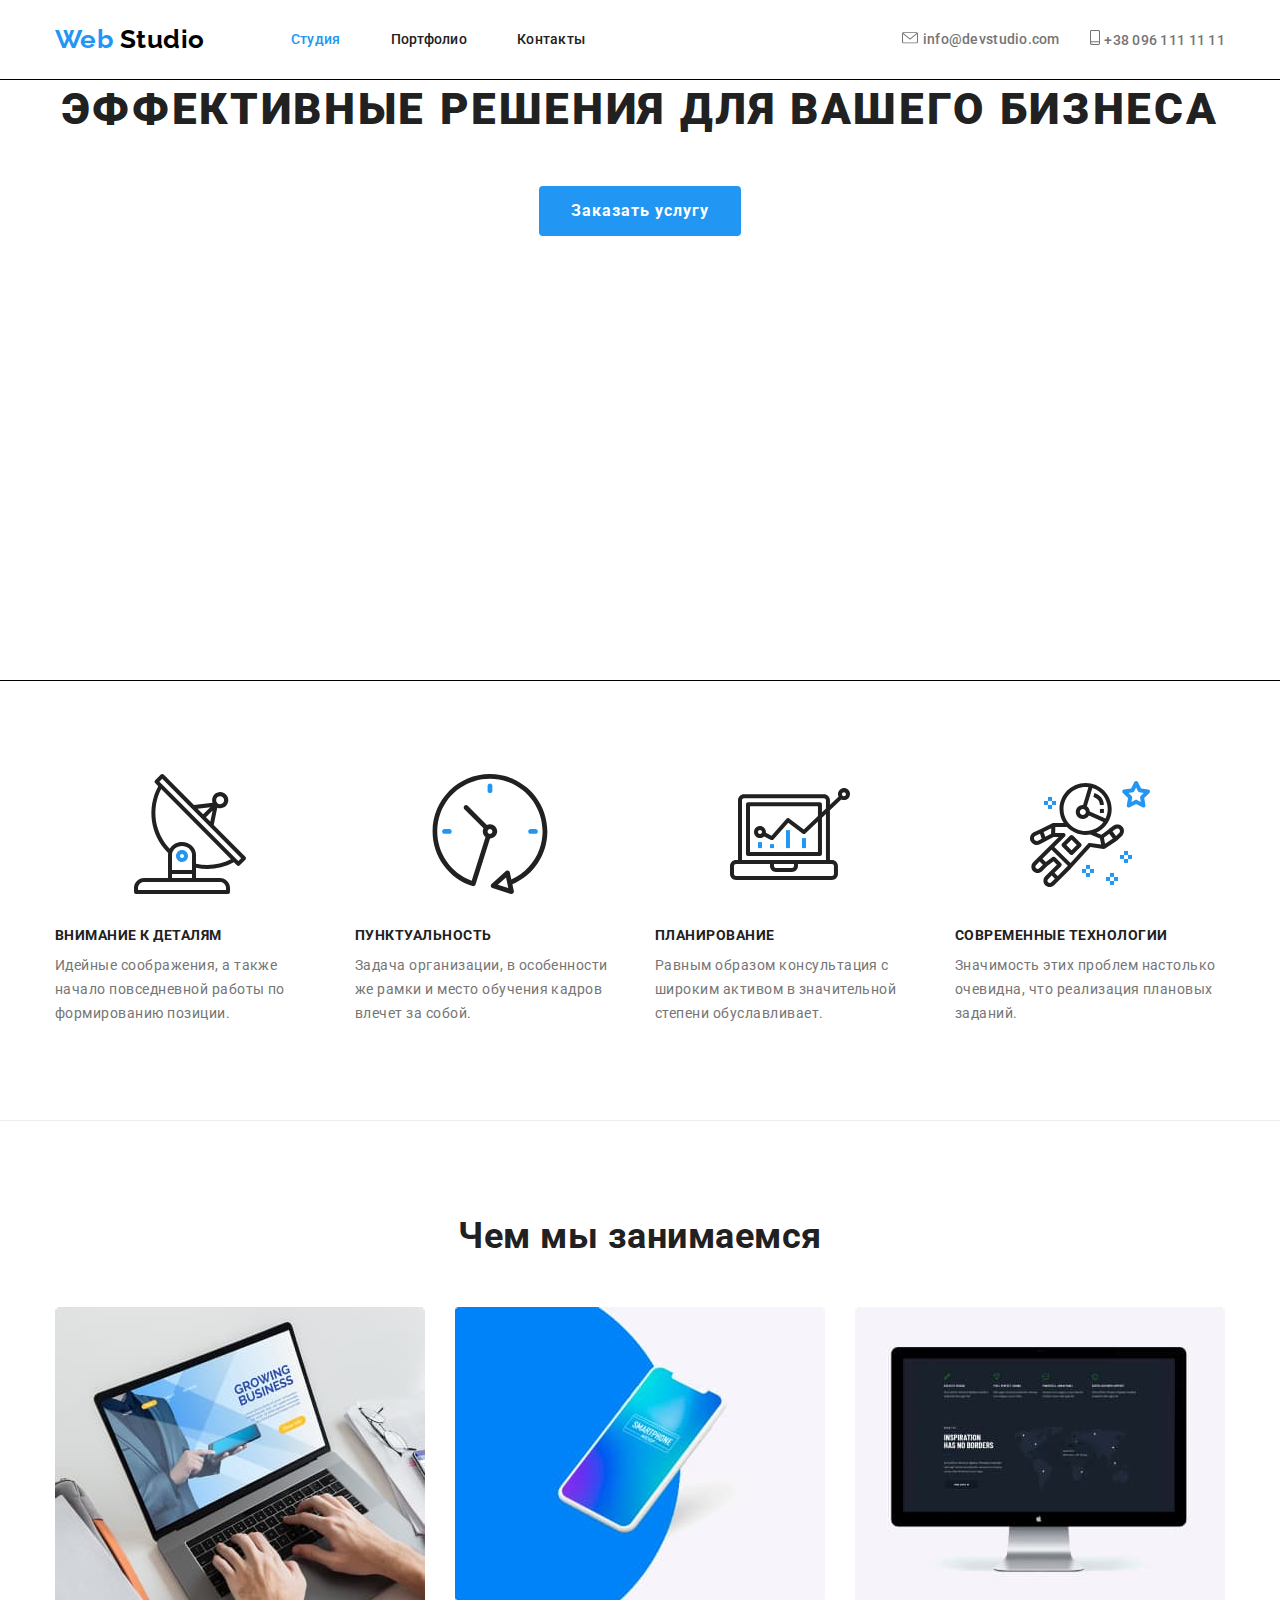
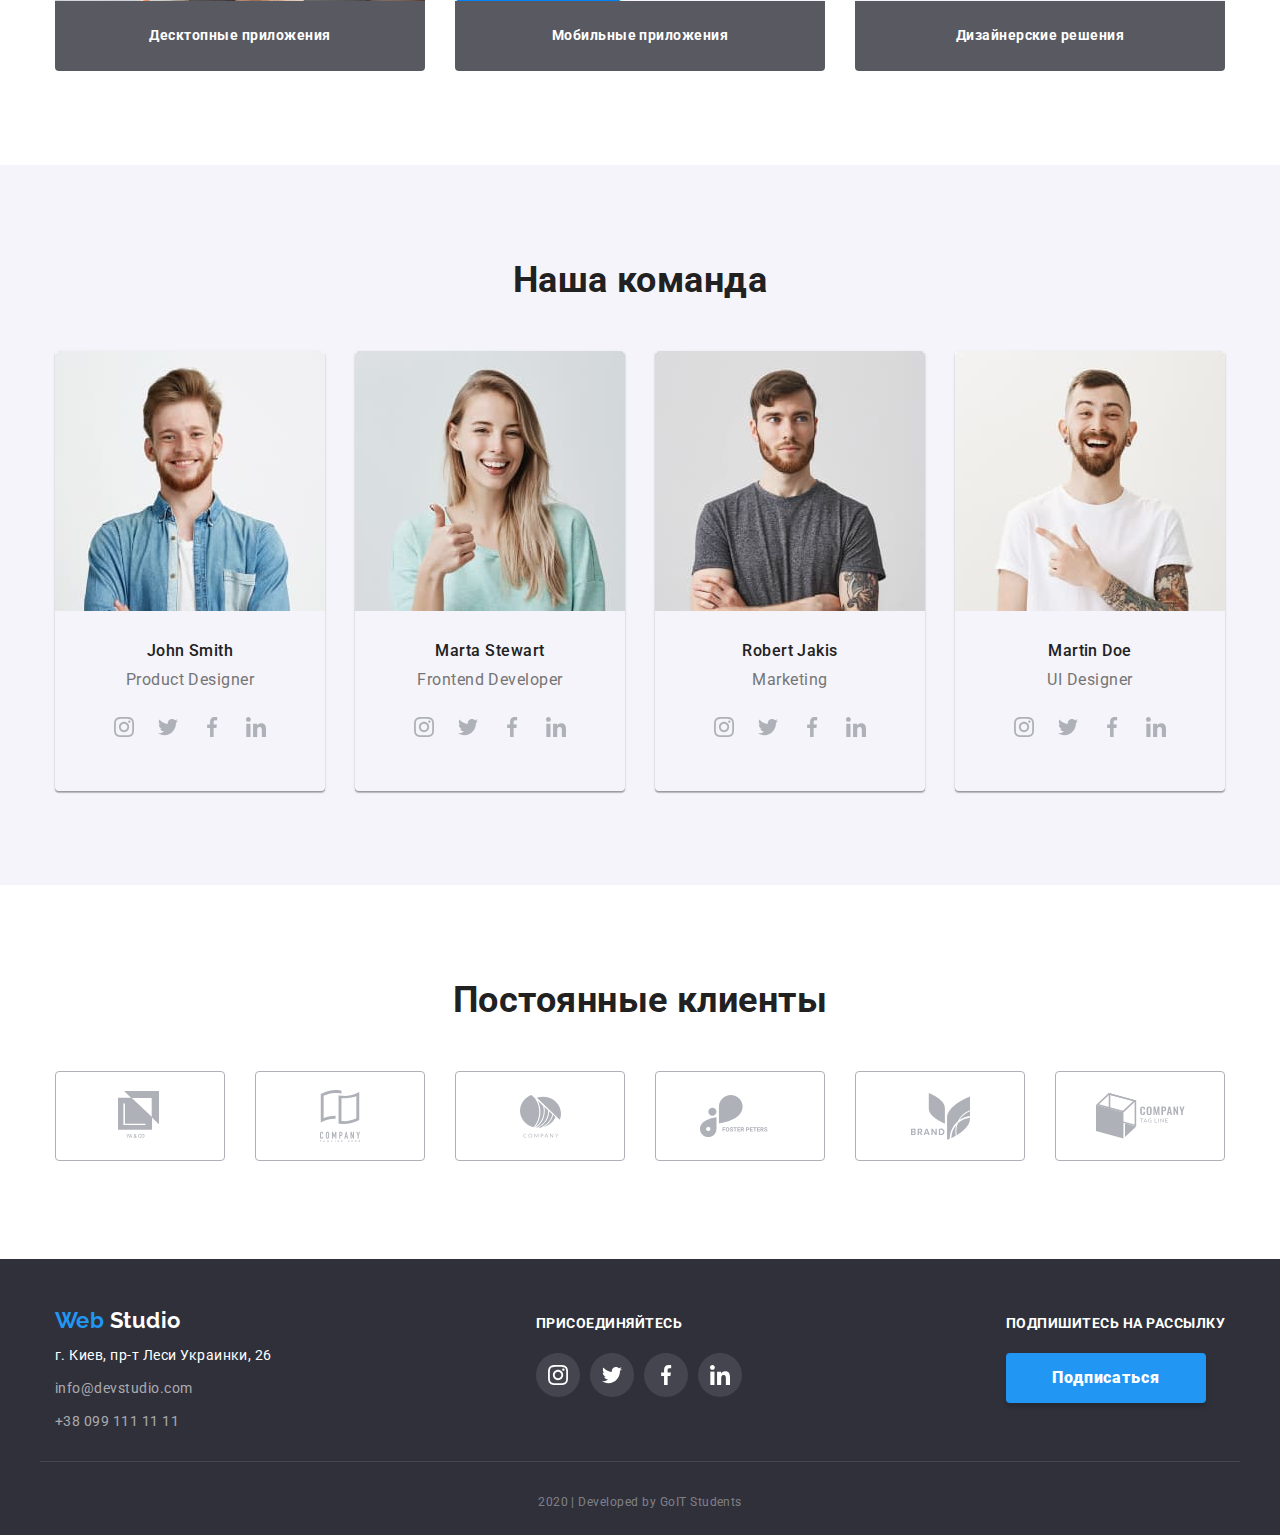
==== index.html @ 6e33c117 "добавил фон" ====
<!DOCTYPE html>
<html lang="ru">
  <head>
    <meta charset="UTF-8" />
    <meta name="viewport" content="width=device-width, initial-scale=1.0" />
    <title>Document</title>
    <link
      href="https://fonts.googleapis.com/css2?family=Raleway:wght@700&family=Roboto:wght@400;500;700;900&display=swap"
      rel="stylesheet"
    />
    <link
      rel="stylesheet"
      href="https://cdnjs.cloudflare.com/ajax/libs/modern-normalize/0.6.0/modern-normalize.min.css"
    />
    <link rel="stylesheet" href="./css/styles.css" />
  </head>

  <body>
    <!-- Шапка сайта -->

    <header>
      <div class="page-header container">
        <nav>
          <div class="main-nav">
            <div class="logo">
              <a href="./index.html" class="logo"><span>Web </span>Studio</a>
            </div>
            <div class="site-nav">
              <ul class="site-nav list">
                <li class="item">
                  <a href="#" class="link current">Студия</a>
                </li>
                <li class="item">
                  <a href="./portfolio.html" class="link">Портфолио</a>
                </li>
                <li class="item"><a href="#" class="link">Контакты</a></li>
              </ul>
            </div>
          </div>
        </nav>

        <div class="contacts">
          <ul class="auth-nav list">
            <li class="item">
              <img src="./images/envelope.svg" alt="лого для почты" />
              <a href="mailto:info@devstudio.com" class="link"
                >info@devstudio.com</a
              >
            </li>
            <li class="item">
              <img src="./images/smartphone.svg" alt="лого для телефона" />
              <a href="tel:380961111111" class="link">+38 096 111 11 11</a>
            </li>
          </ul>
        </div>
      </div>
    </header>

    <main>
      <!-- Блок герой -->

      <section class="hero">
        <div class="container">
          <h1 class="hero-title">эффективные решения для вашего бизнеса</h1>
          <a href="#" class="hero-button">Заказать услугу</a>
        </div>
      </section>

      <!-- Преимущества -->

      <section class="section">
        <div class="container">
          <h2 class="visually-hidden">Наши преимущества</h2>
          <ul class="list information">
            <li class="item">
              <img
                class="picture"
                src="./images/1.svg"
                alt="картинка спутник"
                width="270"
                height="120"
              />
              <h3 class="section-title">Внимание к деталям</h3>
              <p class="section-text">
                Идейные соображения, а также начало повседневной работы по
                формированию позиции.
              </p>
            </li>

            <li class="item">
              <img
                class="picture"
                src="./images/2.svg"
                alt="картинка часы"
                width="270"
                height="120"
              />
              <h3 class="section-title">Пунктуальность</h3>
              <p class="section-text">
                Задача организации, в особенности же рамки и место обучения
                кадров влечет за собой.
              </p>
            </li>

            <li class="item">
              <img
                class="picture"
                src="./images/3.svg"
                alt="картинка компьютер"
                width="270"
                height="120"
              />
              <h3 class="section-title">Планирование</h3>
              <p class="section-text">
                Равным образом консультация с широким активом в значительной
                степени обуславливает.
              </p>
            </li>

            <li class="item">
              <img
                class="picture"
                src="./images/4.svg"
                alt="астронавт"
                width="270"
                height="120"
              />
              <h3 class="section-title">Современные технологии</h3>
              <p class="section-text">
                Значимость этих проблем настолько очевидна, что реализация
                плановых заданий.
              </p>
            </li>
          </ul>
        </div>
      </section>

      <!-- чем мы занимаемся -->

      <section class="exampls">
        <div class="container">
          <h2 class="exampls-title">Чем мы занимаемся</h2>
          <ul class="list exampls-box">
            <li class="item">
              <img
                class="img"
                src="./images/img-9.jpg"
                alt="Ноутбук"
                width="370"
                height="294"
              />
              <div class="text-border">
                <h3 class="exampls-text">Десктопные приложения</h3>
              </div>
            </li>

            <li class="item">
              <img
                class="img"
                src="./images/box(1).jpg"
                alt="мобильные приложения"
                width="370"
                height="294"
              />
              <div class="text-border">
                <h3 class="exampls-text">Мобильные приложения</h3>
              </div>
            </li>

            <li class="item">
              <img
                class="img"
                src="./images/img-6.jpg"
                alt="дизайнерские решения"
                width="370"
                height="294"
              />
              <div class="text-border">
                <h3 class="exampls-text">Дизайнерские решения</h3>
              </div>
            </li>
          </ul>
        </div>
      </section>

      <!-- Наша команда -->

      <section class="team">
        <div class="container">
          <h2 class="team-title">Наша команда</h2>
          <ul class="list workers">
            <!-- Джон Смит -->

            <li class="item card-shadow">
              <img
                class="card-images"
                src="./images/img20.jpg"
                alt="фото дизайнера"
                width="270"
                height="260"
              />
              <h3 class="team-name">John Smith</h3>
              <p class="team-work">Product Designer</p>
              <ul class="list social">
                <li>
                  <a
                    href="https://www.instagram.com/"
                    aria-label="ссылка на инстаграм"
                    ><img src="./images/10.svg" alt="instagram logo"
                  /></a>
                </li>
                <li>
                  <a href="https://twitter.com/" aria-label="ссылка на твитер"
                    ><img src="./images/11.svg" alt="twitter logo"
                  /></a>
                </li>
                <li>
                  <a
                    href="https://www.facebook.com/"
                    aria-label="ссылка на фейсбук"
                  >
                    <img src="./images/12.svg" alt="facebook logo"
                  /></a>
                </li>
                <li>
                  <a
                    href="https://www.linkedin.com/"
                    aria-label="ссылка на линкидин"
                    ><img src="./images/13.svg" alt="linkedin logo"
                  /></a>
                </li>
              </ul>
            </li>

            <!-- Марта Стюарт -->

            <li class="item card-shadow">
              <img
                class="card-images"
                src="./images/img21.jpg"
                alt="фото разработчика"
                width="270"
                height="260"
              />
              <h3 class="team-name">Marta Stewart</h3>
              <p class="team-work">Frontend Developer</p>
              <ul class="list social">
                <li>
                  <a
                    href="https://www.instagram.com/"
                    aria-label="ссылка на инстаграм"
                    ><img src="./images/10.svg" alt="instagram logo"
                  /></a>
                </li>
                <li>
                  <a href="https://twitter.com/" aria-label="ссылка на твитер"
                    ><img src="./images/11.svg" alt="twitter logo"
                  /></a>
                </li>
                <li>
                  <a
                    href="https://www.facebook.com/"
                    aria-label="ссылка на фейсбук"
                    ><img src="./images/12.svg" alt="facebook logo"
                  /></a>
                </li>
                <li>
                  <a
                    href="https://www.linkedin.com/"
                    aria-label="ссылка на линкидин"
                    ><img src="./images/13.svg" alt="linkedin logo"
                  /></a>
                </li>
              </ul>
            </li>

            <!-- Роберт Джакис -->

            <li class="item card-shadow">
              <img
                class="card-images"
                src="./images/img22.jpg"
                alt="маркетолог"
                width="270"
                height="260"
              />
              <h3 class="team-name">Robert Jakis</h3>
              <p class="team-work">Marketing</p>
              <ul class="list social">
                <li>
                  <a
                    href="https://www.instagram.com/"
                    aria-label="ссылка на инстаграм"
                    ><img src="./images/10.svg" alt="instagram logo"
                  /></a>
                </li>
                <li>
                  <a href="https://twitter.com/" aria-label="ссылка на твитер"
                    ><img src="./images/11.svg" alt="twitter logo"
                  /></a>
                </li>
                <li>
                  <a
                    href="https://www.facebook.com/"
                    aria-label="ссылка на фейсбук"
                    ><img src="./images/12.svg" alt="facebook logo"
                  /></a>
                </li>
                <li>
                  <a
                    href="https://www.linkedin.com/"
                    aria-label="ссылка на линкидин"
                    ><img src="./images/13.svg" alt="linkedin logo"
                  /></a>
                </li>
              </ul>
            </li>

            <!-- Мартин Дое -->

            <li class="item card-shadow">
              <img
                class="card-images"
                src="./images/img23.jpg"
                alt="дизайнер юа"
                width="270"
                height="260"
              />
              <h3 class="team-name">Martin Doe</h3>
              <p class="team-work">UI Designer</p>
              <ul class="list social">
                <li>
                  <a
                    href="https://www.instagram.com/"
                    aria-label="ссылка на инстаграм"
                    ><img src="./images/10.svg" alt="instagram logo"
                  /></a>
                </li>
                <li>
                  <a href="https://twitter.com/" aria-label="ссылка на твитер"
                    ><img src="./images/11.svg" alt="twitter logo"
                  /></a>
                </li>
                <li>
                  <a
                    href="https://www.facebook.com/"
                    aria-label="ссылка на фейсбук"
                    ><img src="./images/12.svg" alt="facebook logo"
                  /></a>
                </li>
                <li>
                  <a
                    href="https://www.linkedin.com/"
                    aria-label="ссылка на линкидин"
                    ><img src="./images/13.svg" alt="linkedin logo"
                  /></a>
                </li>
              </ul>
            </li>
          </ul>
        </div>
      </section>

      <!-- Наши клиенты -->

      <section class="clients">
        <div class="container">
          <h2 class="clients-title">Постоянные клиенты</h2>
          <ul class="list company">
            <li class="item">
              <a href="#" aria-label="логотип компании1"
                ><img src="./images/Client1.svg" alt="company 1"
              /></a>
            </li>
            <li class="item">
              <a href="#" aria-label="логотип компании2"
                ><img src="./images/Client2.svg" alt="company 2"
              /></a>
            </li>
            <li class="item">
              <a href="#" aria-label="логотип компании3"
                ><img src="./images/Client3.svg" alt="company 3"
              /></a>
            </li>
            <li class="item">
              <a href="#" aria-label="логотип компании4"
                ><img src="./images/Client4.svg" alt="company 4" />
              </a>
            </li>
            <li class="item">
              <a href="#" aria-label="логотип компании5"
                ><img src="./images/Client5.svg" alt="company 5"
              /></a>
            </li>
            <li class="item">
              <a href="#" aria-label="логотип компании6"
                ><img src="./images/Client6.svg" alt="company 6"
              /></a>
            </li>
          </ul>
        </div>
      </section>
    </main>

    <!-- футер -->

    <footer>
      <div class="box-footer container">
        <div class="adress-footer">
          <div class="logo-title">
            <a href="./index.html" class="logo-footer"
              ><span>Web </span>Studio</a
            >
          </div>
          <address class="contacts">
            <ul class="list">
              <li>
                <p class="contacts-text">г. Киев, пр-т Леси Украинки, 26</p>
              </li>
              <li>
                <a href="mailto:info@devstudio.com" class="contacts-link"
                  >info@devstudio.com</a
                >
              </li>
              <li>
                <a href="tel:380991111111" class="tell-link"
                  >+38 099 111 11 11</a
                >
              </li>
            </ul>
          </address>
        </div>

        <div class="footer-social">
          <b class="footer-text">присоединяйтесь</b>
          <ul class="social list">
            <li class="item">
              <a
                href="https://www.instagram.com/"
                aria-label="ссылка на инстаграм"
              >
                <img src="./images/Ellipse1.svg" alt="лого инстаграм" />
              </a>
            </li>
            <li class="item">
              <a href="https://twitter.com/" aria-label="ссылка на твитер"
                ><img src="./images/Ellipse2.svg" alt="лого твитер" />
              </a>
            </li>
            <li class="item">
              <a href="https://www.facebook.com/" aria-label="ссылка на фейсбук"
                ><img
                  class="link"
                  src="./images/Ellipse3.svg"
                  alt="лого фейсбук"
              /></a>
            </li>
            <li class="item">
              <a
                href="https://www.linkedin.com/"
                aria-label="ссылка на линкидин"
                ><img src="./images/Ellipse4.svg" alt="лого линкидин"
              /></a>
            </li>
          </ul>
        </div>

        <div class="box-button">
          <b class="button-text">Подпишитесь на рассылку</b>
          <button type="button" class="button-second">Подписаться</button>
        </div>
      </div>
      <p class="container copyright">2020 | Developed by GoIT Students</p>
    </footer>
  </body>
</html>
---- css/styles.css ----
/* основной цвет #212121*/
/* вспомогательный цвет #757575 */
/* белый #FFFFFF */
/* акцент #2196F3 */
:root {
  --primary-text-color: #212121;
  --secondary-text-color: #757575;
  --accent-color: #2196f3;
  --primary-white-color: #ffffff;
}

body {
  background-color: #ffffff;
  color: var(--primary-text-color);
  font-family: Roboto, sans-serif;
  letter-spacing: 0.03em;
}
/* утилиты */

.container {
  width: 1200px;
  margin-left: auto;
  margin-right: auto;
  padding-left: 15px;
  padding-right: 15px;
}

.list {
  list-style: none;
  padding: 0;
  margin: 0;
}

.visually-hidden {
  position: absolute;
  width: 1px;
  height: 1px;
  margin: -1px;
  border: 0;
  padding: 0;
  clip: rect(0 0 0 0);
  overflow: hidden;
}

.img {
  display: block;
}

/* логотип */

.logo {
  color: #000000;
  text-decoration: none;
  font-family: Raleway;
  font-weight: 700;
  font-size: 26px;
  line-height: 1.2;
}

.logo > span {
  color: var(--accent-color);
}

/* Навигация */

.page-header {
  display: flex;
  align-items: center;
}

.main-nav {
  display: flex;
  align-items: center;
}

.contacts {
  margin-left: auto;
}

.site-nav,
.auth-nav {
  display: flex;
}

.site-nav.list {
  margin-left: 86px;
}

.site-nav .item {
  margin-right: 50px;
}

.site-nav .item:last-child {
  margin-right: 0;
}

.site-nav .link {
  display: block;
  padding-top: 32px;
  padding-bottom: 32px;
  color: var(--primary-text-color);
  text-decoration: none;
  font-weight: 500;
  font-size: 14px;
  line-height: 1.14;
  letter-spacing: 0.02em;
}

.site-nav .link.current {
  color: var(--accent-color);
}

.site-nav .link:hover,
.site-nav .link:focus,
.auth-nav .link:hover,
.auth-nav .link:focus {
  color: var(--accent-color);
}

.auth-nav .item + .item {
  margin-left: 30px;
}

.auth-nav .link {
  color: var(--secondary-text-color);
  text-decoration: none;
  font-weight: 500;
  font-size: 14px;
  line-height: 1.14;
  letter-spacing: 0.02em;
}

/* hero */

.hero {
  outline: 1px solid black;
  height: 600px;
  /* max-width: 1600px; */
  /* margin-left: auto; */
  /* margin-right: auto; */
  background-image: linear-gradient (to right, rgba(47, 48, 58, 0.8)),
    url('../images/Header-img.jpg');
  background-repeat: no-repeat;
  background-position: center;
  background-size: cover;

  text-align: center;
}

.hero-title {
  margin-top: 0;
  margin-bottom: 46px;
  font-weight: 900;
  font-size: 44px;
  line-height: 1.36;
  letter-spacing: 0.06em;
  text-transform: uppercase;
}

.hero-button {
  display: inline-block;
  min-width: 200px;
  border-radius: 4px;
  padding: 10px 32px;

  color: var(--primary-white-color);
  background-color: var(--accent-color);

  font-family: inherit;
  text-decoration: none;
  font-weight: 700;
  font-size: 16px;
  line-height: 1.87;
  letter-spacing: 0.06em;
}
/* section  преимущества*/

.section {
  padding-top: 94px;
  padding-bottom: 94px;
  border-bottom: 1px solid #ececec;
}

.section .section-title {
  font-weight: 700;
  font-size: 14px;
  line-height: 1.14;
  text-transform: uppercase;
  margin-top: 0;
  margin-bottom: 10px;
}

.section .section-text {
  margin-top: 0;
  margin-bottom: 0;
  color: var(--secondary-text-color);
  font-size: 14px;
  line-height: 1.71;
}
.information .picture {
  margin-bottom: 30px;
}

.list.information {
  display: flex;
}

.information .item {
  margin-right: 30px;
}

.information .item:last-child {
  margin-right: 0;
}

/* чем мы занимаемся (карточки товара) */

.exampls .item {
  margin-right: 30px;
}

.exampls .item:last-child {
  margin-right: 0;
}

.list.exampls-box {
  display: flex;
}

.exampls {
  padding-top: 94px;
  padding-bottom: 94px;
}

.exampls-title {
  margin-top: 0;
  margin-bottom: 50px;

  font-weight: 700;
  font-size: 36px;
  line-height: 1.17;
  text-align: center;
}

.text-border {
  overflow: hidden;
  border-radius: 0px 0px 4px 4px;
}

.exampls-text {
  margin-top: 0;
  margin-bottom: 0;
  padding: 27px 0px 27px 0px;
  width: 370px;
  color: var(--primary-white-color);
  background: rgba(47, 48, 58, 0.8);
  font-weight: 700;
  font-size: 14px;
  line-height: 1.14;
  text-align: center;
}

/* Наша команда (карточки работников) */

.list.workers {
  display: flex;
  text-align: center;
}

.team .item {
  margin-right: 30px;
  overflow: hidden;
}

.team .item:last-child {
  margin-right: 0;
}

.list .social {
  display: flex;
  margin-bottom: 37px;
  justify-content: center;
}

.team {
  padding-top: 94px;
  padding-bottom: 94px;
  background: #f5f4fa;
}

.card-shadow {
  box-shadow: 0px 2px 1px rgba(0, 0, 0, 0.2), 0px 1px 1px rgba(0, 0, 0, 0.14),
    0px 1px 3px rgba(0, 0, 0, 0.12);
  border-radius: 4px;
}

.team .team-title {
  margin-top: 0;
  margin-bottom: 50px;
  font-weight: 700;
  font-size: 36px;
  line-height: 1.17;
  text-align: center;
}
.team .team-name {
  margin-top: 30px;
  margin-bottom: 0;
  font-weight: 500;
  font-size: 16px;
  line-height: 1.19;
}

.team .team-work {
  margin-top: 10px;
  margin-bottom: 16px;
  color: var(--secondary-text-color);
  font-weight: 400;
  font-size: 16px;
  line-height: 1.19;
}

/* Наши клиенты */

.clients {
  padding-top: 94px;
  padding-bottom: 94px;
}

.clients .clients-title {
  margin-top: 0;
  margin-bottom: 50px;
  font-weight: 700;
  font-size: 36px;
  line-height: 1.17;
  text-align: center;
}

.list.company {
  display: flex;
}

.clients .item {
  margin-right: 30px;
}

.clients .item:last-child {
  margin-right: 0;
}

/* футер */

footer {
  color: var(--primary-white-color);
  background-color: #2f303a;
}

.logo-footer {
  display: inline-block;
  margin-bottom: 10px;
  color: var(--primary-white-color);
  text-decoration: none;
  font-family: Raleway;
  font-weight: 700;
  font-size: 22px;
  line-height: 1.2;
}

.contacts .contacts-link {
  display: inline-block;
  margin-bottom: 9px;

  color: rgba(255, 255, 255, 0.6);

  font-style: normal;
  text-decoration: none;
  font-weight: 400;
  font-size: 14px;
  line-height: 1.71;
}

.contacts .tell-link {
  display: inline-block;
  color: rgba(255, 255, 255, 0.6);

  font-style: normal;
  text-decoration: none;
  font-weight: 400;
  font-size: 14px;
  line-height: 1.71;
}

.box-footer {
  display: flex;
  align-items: baseline;
  justify-content: space-between;
  padding-top: 48px;
  padding-bottom: 28px;
}

.contacts .contacts-text {
  display: inline-block;
  margin-top: 0;
  margin-bottom: 9px;

  font-style: normal;
  font-weight: 400;
  font-size: 14px;
  line-height: 1.71;
}

.social.list {
  display: flex;
}

.social .item {
  margin-right: 10px;
}
.social .item:last-child {
  margin-right: 0px;
}

.button-text {
  margin-bottom: 21px;
}

.logo-footer > span {
  color: var(--accent-color);
}

.footer-text {
  display: block;
  margin-bottom: 21px;

  font-weight: 700;
  font-size: 14px;
  line-height: 1.14;
  text-transform: uppercase;
}

.button-text {
  display: block;
  font-weight: 700;
  font-size: 14px;
  line-height: 1.14;
  text-transform: uppercase;
}

.button-second {
  display: inline-block;
  min-width: 200px;
  border-radius: 4px;
  padding: 10px 45px;
  border: 0px;

  color: var(--primary-white-color);
  background-color: var(--accent-color);
  box-shadow: 0px 4px 4px rgba(0, 0, 0, 0.15);
  font-family: inherit;
  font-weight: 900;
  font-size: 16px;
  line-height: 1.87;
  letter-spacing: 0.06em;
}

.container.copyright {
  margin-bottom: 0;
  margin-top: 0;
  padding-top: 28px;
  padding-bottom: 21px;

  border-top: 1px solid rgba(255, 255, 255, 0.1);
  color: rgba(255, 255, 255, 0.4);

  font-weight: normal;
  font-size: 12px;
  line-height: 2;
  text-align: center;
}

/* Страничка портфолио!!!! */

/* Кнопки */

.list.filtr {
  display: flex;
  justify-content: center;
}

.filtr .item {
  margin-right: 8px;
}
.filtr .item:last-child {
  margin-right: 0;
}
.container.menu {
  padding-top: 94px;
  padding-bottom: 94px;
}

.main-page .btn-type {
  text-align: center;
  padding: 6px 22px;
  border: none;
  border-radius: 4px;
  color: var(--primary-text-color);
  background: #f5f4fa;
  font-weight: 500;
  font-size: 16px;
  line-height: 1.62;
}

.main-page .btn-type:hover,
.main-page .btn-type:focus {
  color: var(--primary-white-color);
  background: var(--accent-color);
}

/* Карточки товаров */

.card {
  border-top-right-radius: 5px;
  border-top-left-radius: 5px;
  overflow: hidden;
}

.card-content {
  padding: 20px 23px;
  border-left: 1px solid #eeeeee;
  border-right: 1px solid #eeeeee;
  border-bottom: 1px solid #eeeeee;
  border-bottom-right-radius: 5px;
  border-bottom-left-radius: 5px;
}

.card-images {
  display: block;
}

.list.cards {
  display: flex;
  flex-wrap: wrap;
  margin-top: 50px;
}

.group-link {
  display: block;
}

.group a {
  text-decoration: none;
}

.group.item {
  margin-right: 30px;
  margin-top: 50px;
}

.group.item:nth-child(-n + 3) {
  margin-top: 0;
}

.group.item:nth-child(3n) {
  margin-right: 0;
}

.group .group-title {
  margin-top: 0;
  margin-bottom: 0;
  color: var(--primary-text-color);
  font-weight: 700;
  font-size: 18px;
  line-height: 2;
  letter-spacing: 0.06em;
}

.group .group-text-short {
  margin-top: 4px;
  margin-bottom: 0;
  color: var(--secondary-text-color);
  font-weight: 700;
  font-size: 16px;
  line-height: 1.87;
}

.group .group-text {
  color: var(--primary-white-color);
  background: var(--accent-color);
  font-weight: 400;
  font-size: 18px;
  line-height: 1.56;
}
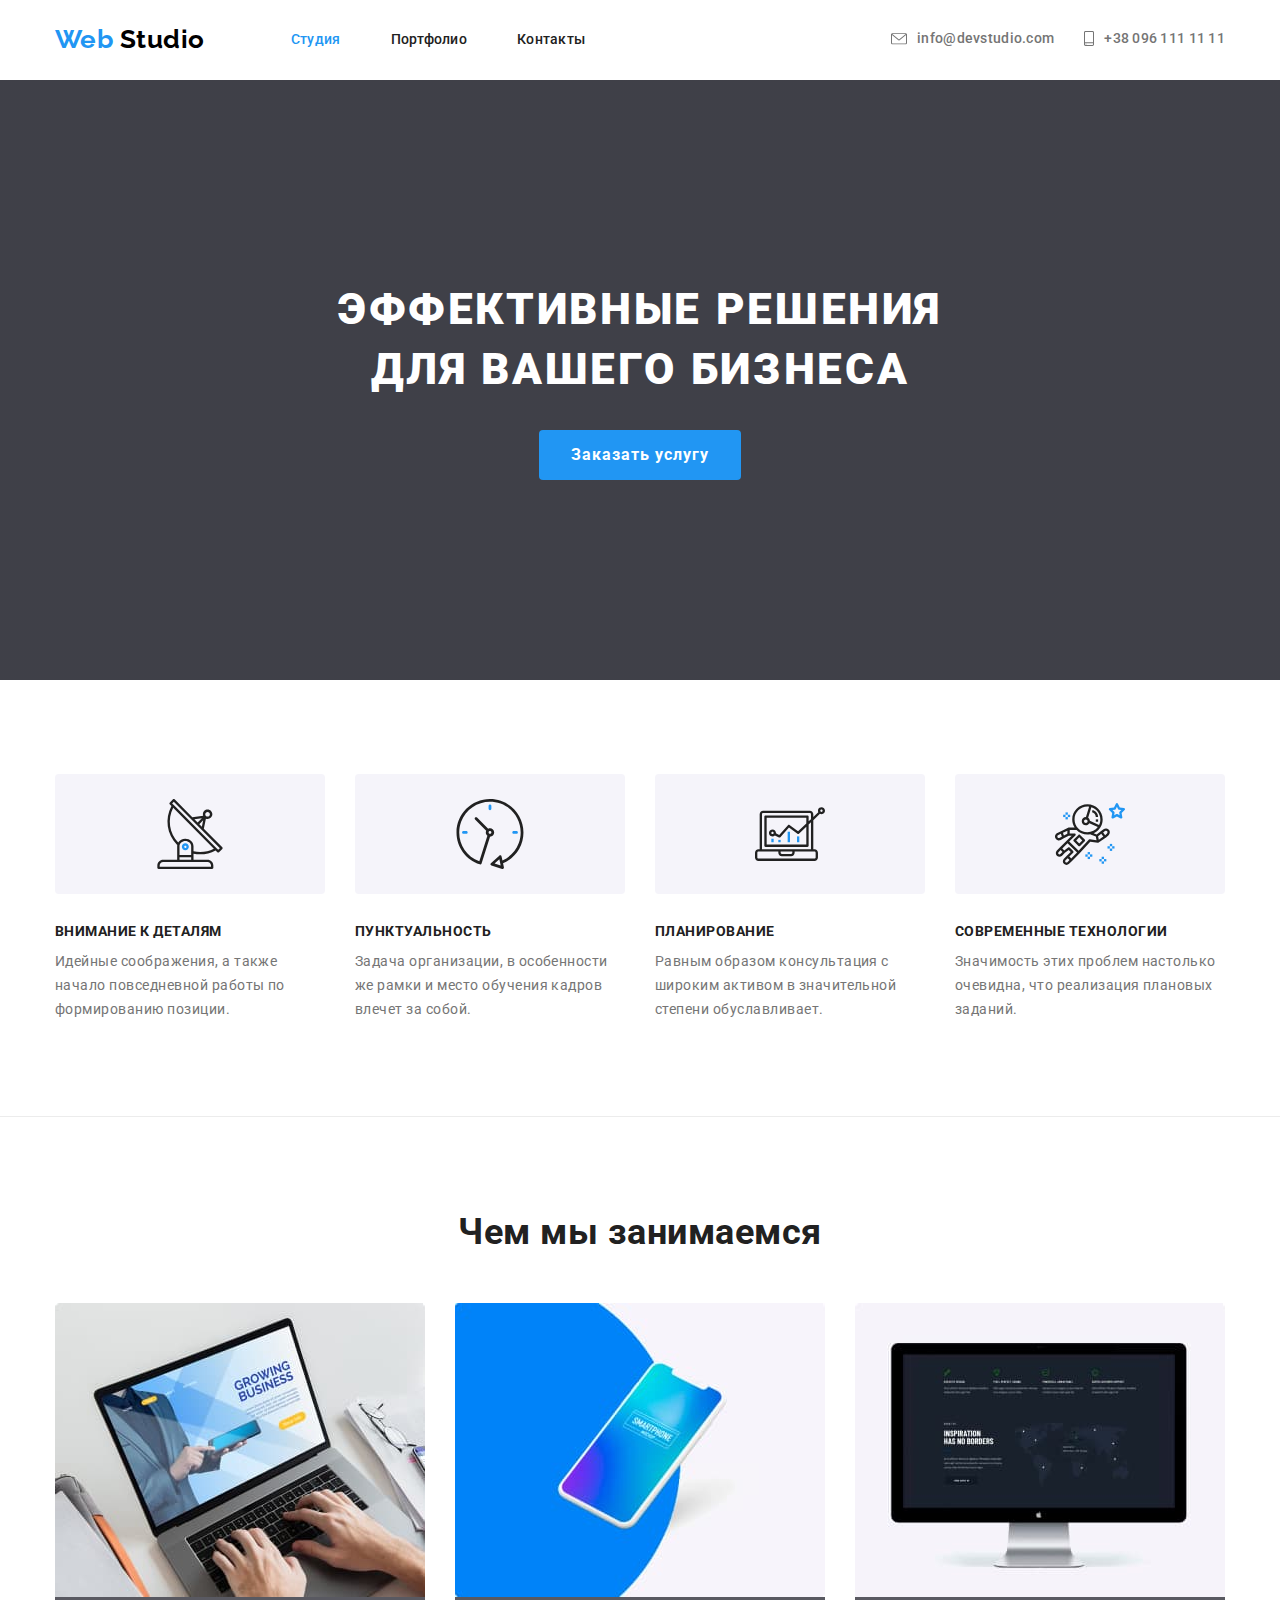
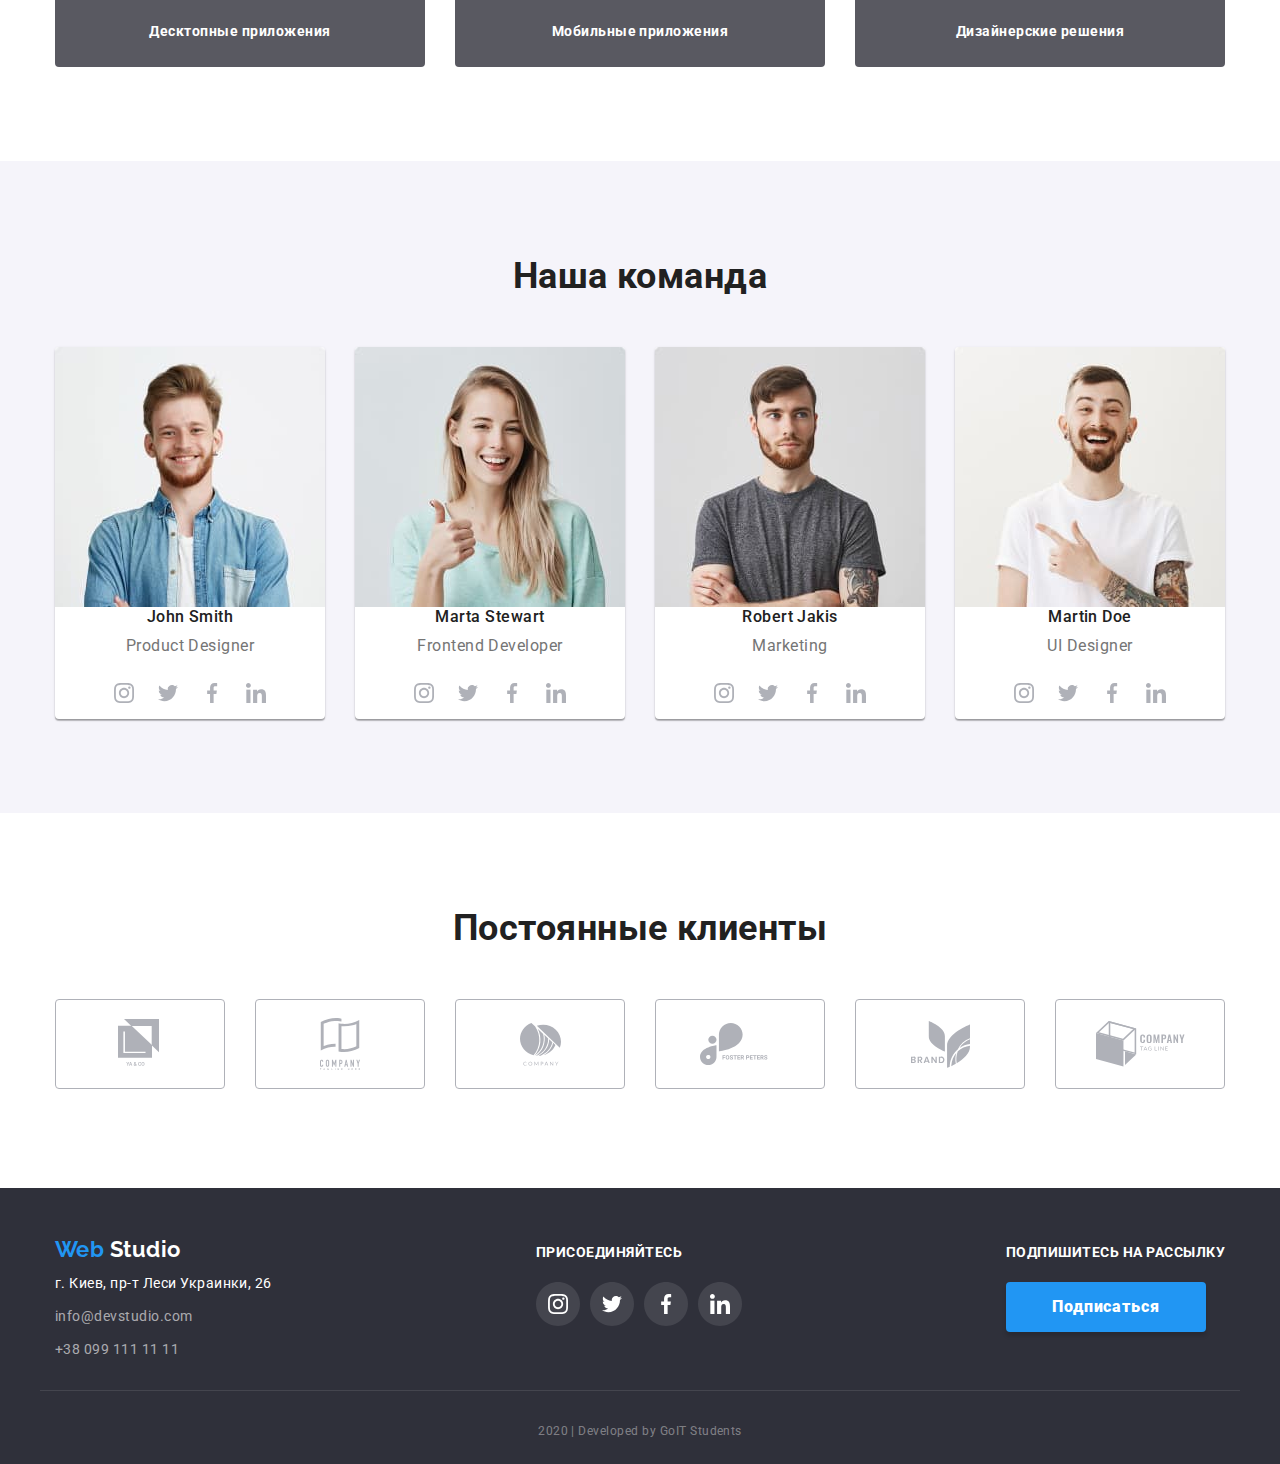
==== commit 823fc2c8: "добавил фон через псевдо-элементы" ====
--- a/index.html
+++ b/index.html
@@ -42,14 +42,14 @@
         <div class="contacts">
           <ul class="auth-nav list">
             <li class="item">
-              <img src="./images/envelope.svg" alt="лого для почты" />
-              <a href="mailto:info@devstudio.com" class="link"
+              <a href="mailto:info@devstudio.com" class="link-box icon-mail"
                 >info@devstudio.com</a
               >
             </li>
             <li class="item">
-              <img src="./images/smartphone.svg" alt="лого для телефона" />
-              <a href="tel:380961111111" class="link">+38 096 111 11 11</a>
+              <a href="tel:380961111111" class="link-box icon-mobile"
+                >+38 096 111 11 11</a
+              >
             </li>
           </ul>
         </div>
@@ -60,7 +60,7 @@
       <!-- Блок герой -->
 
       <section class="hero">
-        <div class="container">
+        <div class="container-hero">
           <h1 class="hero-title">эффективные решения для вашего бизнеса</h1>
           <a href="#" class="hero-button">Заказать услугу</a>
         </div>
@@ -71,15 +71,9 @@
       <section class="section">
         <div class="container">
           <h2 class="visually-hidden">Наши преимущества</h2>
+
           <ul class="list information">
-            <li class="item">
-              <img
-                class="picture"
-                src="./images/1.svg"
-                alt="картинка спутник"
-                width="270"
-                height="120"
-              />
+            <li class="item-box icon-antena">
               <h3 class="section-title">Внимание к деталям</h3>
               <p class="section-text">
                 Идейные соображения, а также начало повседневной работы по
@@ -87,14 +81,7 @@
               </p>
             </li>
 
-            <li class="item">
-              <img
-                class="picture"
-                src="./images/2.svg"
-                alt="картинка часы"
-                width="270"
-                height="120"
-              />
+            <li class="item-box icon-time">
               <h3 class="section-title">Пунктуальность</h3>
               <p class="section-text">
                 Задача организации, в особенности же рамки и место обучения
@@ -102,14 +89,7 @@
               </p>
             </li>
 
-            <li class="item">
-              <img
-                class="picture"
-                src="./images/3.svg"
-                alt="картинка компьютер"
-                width="270"
-                height="120"
-              />
+            <li class="item-box icon-computer">
               <h3 class="section-title">Планирование</h3>
               <p class="section-text">
                 Равным образом консультация с широким активом в значительной
@@ -117,14 +97,7 @@
               </p>
             </li>
 
-            <li class="item">
-              <img
-                class="picture"
-                src="./images/4.svg"
-                alt="астронавт"
-                width="270"
-                height="120"
-              />
+            <li class="item-box icon-astronaut">
               <h3 class="section-title">Современные технологии</h3>
               <p class="section-text">
                 Значимость этих проблем настолько очевидна, что реализация
--- a/css/styles.css
+++ b/css/styles.css
@@ -63,11 +63,7 @@
 
 /* Навигация */
 
-.page-header {
-  display: flex;
-  align-items: center;
-}
-
+.page-header,
 .main-nav {
   display: flex;
   align-items: center;
@@ -79,7 +75,26 @@
 
 .site-nav,
 .auth-nav {
-  display: flex;
+  display: inline-flex;
+}
+
+.link-box::before {
+  content: '';
+  margin-right: 10px;
+  background-repeat: no-repeat;
+  display: inline-flex;
+}
+
+.icon-mail::before {
+  width: 16px;
+  height: 12px;
+  background-image: url('../images/envelope.svg');
+}
+
+.icon-mobile::before {
+  width: 10px;
+  height: 15px;
+  background-image: url('../images/smartphone.svg');
 }
 
 .site-nav.list {
@@ -112,8 +127,8 @@
 
 .site-nav .link:hover,
 .site-nav .link:focus,
-.auth-nav .link:hover,
-.auth-nav .link:focus {
+.auth-nav .link-box:hover,
+.auth-nav .link-box:focus {
   color: var(--accent-color);
 }
 
@@ -121,35 +136,51 @@
   margin-left: 30px;
 }
 
-.auth-nav .link {
+.auth-nav .link-box {
   color: var(--secondary-text-color);
   text-decoration: none;
   font-weight: 500;
   font-size: 14px;
   line-height: 1.14;
   letter-spacing: 0.02em;
+  display: flex;
+  align-items: center;
 }
 
 /* hero */
 
 .hero {
-  outline: 1px solid black;
+  /* outline: 1px solid black; */
   height: 600px;
-  /* max-width: 1600px; */
-  /* margin-left: auto; */
-  /* margin-right: auto; */
-  background-image: linear-gradient (to right, rgba(47, 48, 58, 0.8)),
-    url('../images/Header-img.jpg');
+  max-width: 1600px;
+  margin-left: auto;
+  margin-right: auto;
+  background-image: linear-gradient(
+      to right,
+      rgba(47, 48, 58, 0.8),
+      rgba(47, 48, 58, 0.8)
+    ),
+    url('../images/header-img.jpg');
   background-repeat: no-repeat;
   background-position: center;
   background-size: cover;
-
-  text-align: center;
+  background-color: grey;
+
+  text-align: center;
+}
+
+.container-hero {
+  padding-top: 200px;
+  padding-bottom: 200px;
+  margin-left: auto;
+  margin-right: auto;
+  max-width: 690px;
 }
 
 .hero-title {
   margin-top: 0;
-  margin-bottom: 46px;
+  margin-bottom: 30px;
+  color: #ffffff;
   font-weight: 900;
   font-size: 44px;
   line-height: 1.36;
@@ -197,19 +228,45 @@
   font-size: 14px;
   line-height: 1.71;
 }
-.information .picture {
+
+.list.information {
+  display: flex;
+}
+
+.item-box::before {
+  display: block;
+  content: '';
+  height: 120px;
+  border-radius: 4px;
   margin-bottom: 30px;
-}
-
-.list.information {
-  display: flex;
-}
-
-.information .item {
+
+  background: #f5f4fa;
+  background-repeat: no-repeat;
+  background-position: center;
+}
+
+.icon-antena::before {
+  background-image: url('../images/1.svg');
+}
+
+.icon-time::before {
+  background-image: url('../images/2.svg');
+}
+
+.icon-computer::before {
+  background-image: url('../images/3.svg');
+}
+
+.icon-astronaut::before {
+  background-image: url('../images/4.svg');
+}
+
+.information .item-box {
   margin-right: 30px;
-}
-
-.information .item:last-child {
+  max-width: 270px;
+}
+
+.information .item-box:last-child {
   margin-right: 0;
 }
 
@@ -278,7 +335,7 @@
 
 .list .social {
   display: flex;
-  margin-bottom: 37px;
+  margin-bottom: 0;
   justify-content: center;
 }
 
@@ -292,6 +349,7 @@
   box-shadow: 0px 2px 1px rgba(0, 0, 0, 0.2), 0px 1px 1px rgba(0, 0, 0, 0.14),
     0px 1px 3px rgba(0, 0, 0, 0.12);
   border-radius: 4px;
+  background: #ffffff;
 }
 
 .team .team-title {
@@ -303,21 +361,24 @@
   text-align: center;
 }
 .team .team-name {
-  margin-top: 30px;
-  margin-bottom: 0;
+  margin-top: 0;
+  margin-bottom: 10px;
   font-weight: 500;
   font-size: 16px;
   line-height: 1.19;
 }
 
 .team .team-work {
-  margin-top: 10px;
+  margin-top: 0;
   margin-bottom: 16px;
   color: var(--secondary-text-color);
   font-weight: 400;
   font-size: 16px;
   line-height: 1.19;
 }
+/* .card-info {
+  padding: 30px 32px 24px;
+} */
 
 /* Наши клиенты */
 
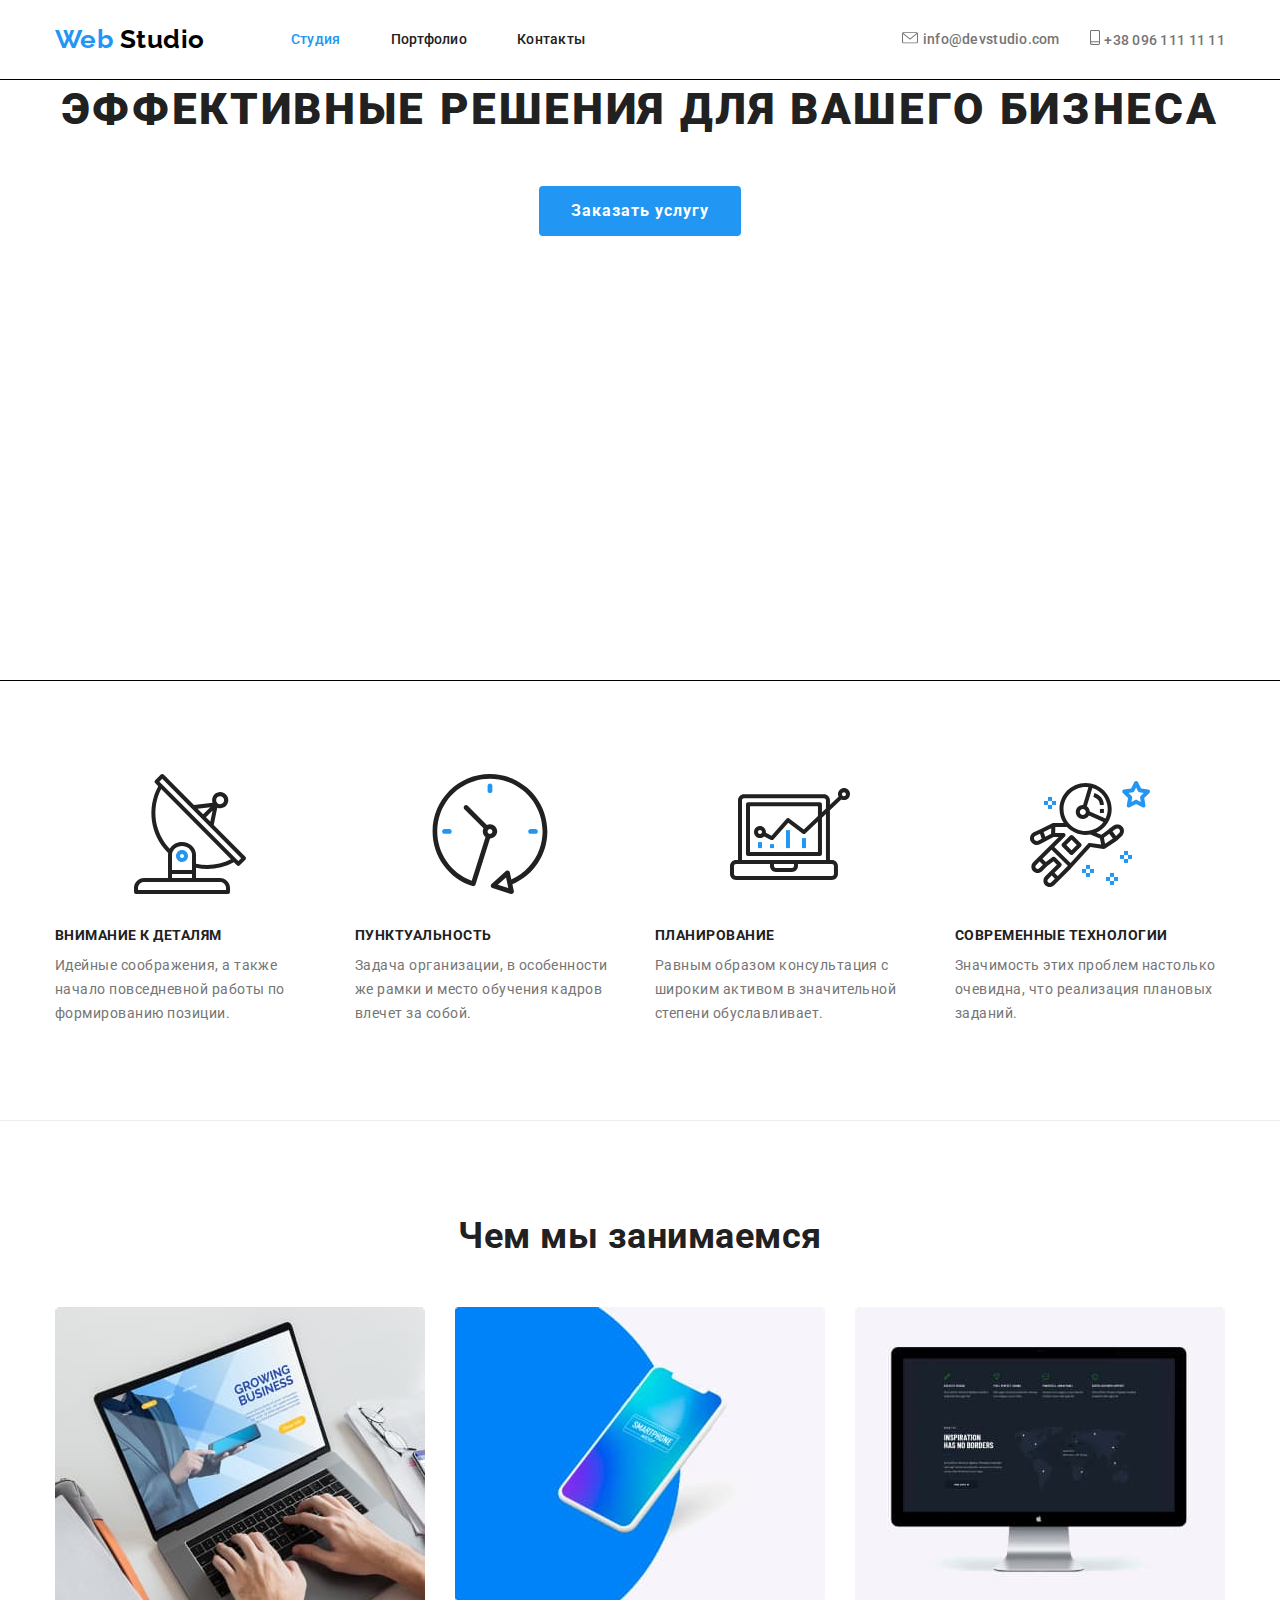
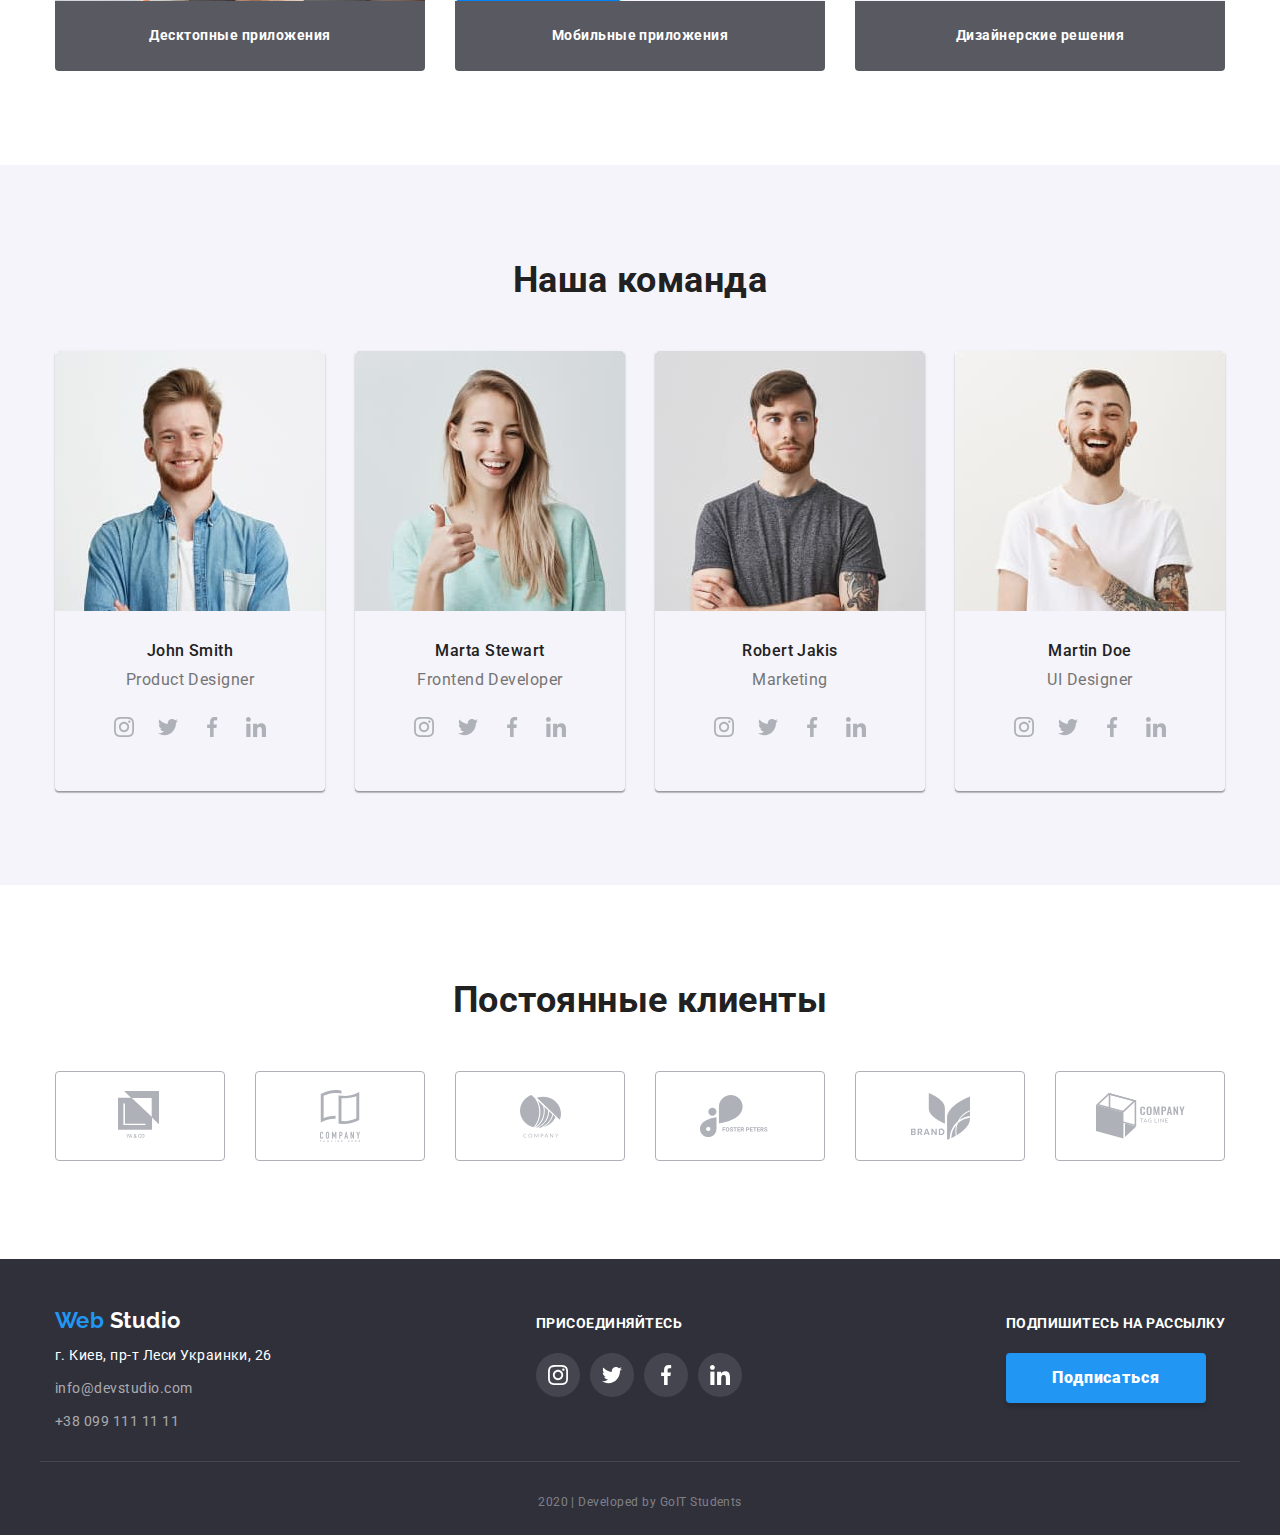
==== commit ee75f319: "Revert "добавил фон через псевдо-элементы"" ====
--- a/index.html
+++ b/index.html
@@ -42,14 +42,14 @@
         <div class="contacts">
           <ul class="auth-nav list">
             <li class="item">
-              <a href="mailto:info@devstudio.com" class="link-box icon-mail"
+              <img src="./images/envelope.svg" alt="лого для почты" />
+              <a href="mailto:info@devstudio.com" class="link"
                 >info@devstudio.com</a
               >
             </li>
             <li class="item">
-              <a href="tel:380961111111" class="link-box icon-mobile"
-                >+38 096 111 11 11</a
-              >
+              <img src="./images/smartphone.svg" alt="лого для телефона" />
+              <a href="tel:380961111111" class="link">+38 096 111 11 11</a>
             </li>
           </ul>
         </div>
@@ -60,7 +60,7 @@
       <!-- Блок герой -->
 
       <section class="hero">
-        <div class="container-hero">
+        <div class="container">
           <h1 class="hero-title">эффективные решения для вашего бизнеса</h1>
           <a href="#" class="hero-button">Заказать услугу</a>
         </div>
@@ -71,9 +71,15 @@
       <section class="section">
         <div class="container">
           <h2 class="visually-hidden">Наши преимущества</h2>
-
           <ul class="list information">
-            <li class="item-box icon-antena">
+            <li class="item">
+              <img
+                class="picture"
+                src="./images/1.svg"
+                alt="картинка спутник"
+                width="270"
+                height="120"
+              />
               <h3 class="section-title">Внимание к деталям</h3>
               <p class="section-text">
                 Идейные соображения, а также начало повседневной работы по
@@ -81,7 +87,14 @@
               </p>
             </li>
 
-            <li class="item-box icon-time">
+            <li class="item">
+              <img
+                class="picture"
+                src="./images/2.svg"
+                alt="картинка часы"
+                width="270"
+                height="120"
+              />
               <h3 class="section-title">Пунктуальность</h3>
               <p class="section-text">
                 Задача организации, в особенности же рамки и место обучения
@@ -89,7 +102,14 @@
               </p>
             </li>
 
-            <li class="item-box icon-computer">
+            <li class="item">
+              <img
+                class="picture"
+                src="./images/3.svg"
+                alt="картинка компьютер"
+                width="270"
+                height="120"
+              />
               <h3 class="section-title">Планирование</h3>
               <p class="section-text">
                 Равным образом консультация с широким активом в значительной
@@ -97,7 +117,14 @@
               </p>
             </li>
 
-            <li class="item-box icon-astronaut">
+            <li class="item">
+              <img
+                class="picture"
+                src="./images/4.svg"
+                alt="астронавт"
+                width="270"
+                height="120"
+              />
               <h3 class="section-title">Современные технологии</h3>
               <p class="section-text">
                 Значимость этих проблем настолько очевидна, что реализация
--- a/css/styles.css
+++ b/css/styles.css
@@ -63,7 +63,11 @@
 
 /* Навигация */
 
-.page-header,
+.page-header {
+  display: flex;
+  align-items: center;
+}
+
 .main-nav {
   display: flex;
   align-items: center;
@@ -75,26 +79,7 @@
 
 .site-nav,
 .auth-nav {
-  display: inline-flex;
-}
-
-.link-box::before {
-  content: '';
-  margin-right: 10px;
-  background-repeat: no-repeat;
-  display: inline-flex;
-}
-
-.icon-mail::before {
-  width: 16px;
-  height: 12px;
-  background-image: url('../images/envelope.svg');
-}
-
-.icon-mobile::before {
-  width: 10px;
-  height: 15px;
-  background-image: url('../images/smartphone.svg');
+  display: flex;
 }
 
 .site-nav.list {
@@ -127,8 +112,8 @@
 
 .site-nav .link:hover,
 .site-nav .link:focus,
-.auth-nav .link-box:hover,
-.auth-nav .link-box:focus {
+.auth-nav .link:hover,
+.auth-nav .link:focus {
   color: var(--accent-color);
 }
 
@@ -136,51 +121,35 @@
   margin-left: 30px;
 }
 
-.auth-nav .link-box {
+.auth-nav .link {
   color: var(--secondary-text-color);
   text-decoration: none;
   font-weight: 500;
   font-size: 14px;
   line-height: 1.14;
   letter-spacing: 0.02em;
-  display: flex;
-  align-items: center;
 }
 
 /* hero */
 
 .hero {
-  /* outline: 1px solid black; */
+  outline: 1px solid black;
   height: 600px;
-  max-width: 1600px;
-  margin-left: auto;
-  margin-right: auto;
-  background-image: linear-gradient(
-      to right,
-      rgba(47, 48, 58, 0.8),
-      rgba(47, 48, 58, 0.8)
-    ),
-    url('../images/header-img.jpg');
+  /* max-width: 1600px; */
+  /* margin-left: auto; */
+  /* margin-right: auto; */
+  background-image: linear-gradient (to right, rgba(47, 48, 58, 0.8)),
+    url('../images/Header-img.jpg');
   background-repeat: no-repeat;
   background-position: center;
   background-size: cover;
-  background-color: grey;
-
-  text-align: center;
-}
-
-.container-hero {
-  padding-top: 200px;
-  padding-bottom: 200px;
-  margin-left: auto;
-  margin-right: auto;
-  max-width: 690px;
+
+  text-align: center;
 }
 
 .hero-title {
   margin-top: 0;
-  margin-bottom: 30px;
-  color: #ffffff;
+  margin-bottom: 46px;
   font-weight: 900;
   font-size: 44px;
   line-height: 1.36;
@@ -228,45 +197,19 @@
   font-size: 14px;
   line-height: 1.71;
 }
+.information .picture {
+  margin-bottom: 30px;
+}
 
 .list.information {
   display: flex;
 }
 
-.item-box::before {
-  display: block;
-  content: '';
-  height: 120px;
-  border-radius: 4px;
-  margin-bottom: 30px;
-
-  background: #f5f4fa;
-  background-repeat: no-repeat;
-  background-position: center;
-}
-
-.icon-antena::before {
-  background-image: url('../images/1.svg');
-}
-
-.icon-time::before {
-  background-image: url('../images/2.svg');
-}
-
-.icon-computer::before {
-  background-image: url('../images/3.svg');
-}
-
-.icon-astronaut::before {
-  background-image: url('../images/4.svg');
-}
-
-.information .item-box {
+.information .item {
   margin-right: 30px;
-  max-width: 270px;
-}
-
-.information .item-box:last-child {
+}
+
+.information .item:last-child {
   margin-right: 0;
 }
 
@@ -335,7 +278,7 @@
 
 .list .social {
   display: flex;
-  margin-bottom: 0;
+  margin-bottom: 37px;
   justify-content: center;
 }
 
@@ -349,7 +292,6 @@
   box-shadow: 0px 2px 1px rgba(0, 0, 0, 0.2), 0px 1px 1px rgba(0, 0, 0, 0.14),
     0px 1px 3px rgba(0, 0, 0, 0.12);
   border-radius: 4px;
-  background: #ffffff;
 }
 
 .team .team-title {
@@ -361,24 +303,21 @@
   text-align: center;
 }
 .team .team-name {
-  margin-top: 0;
-  margin-bottom: 10px;
+  margin-top: 30px;
+  margin-bottom: 0;
   font-weight: 500;
   font-size: 16px;
   line-height: 1.19;
 }
 
 .team .team-work {
-  margin-top: 0;
+  margin-top: 10px;
   margin-bottom: 16px;
   color: var(--secondary-text-color);
   font-weight: 400;
   font-size: 16px;
   line-height: 1.19;
 }
-/* .card-info {
-  padding: 30px 32px 24px;
-} */
 
 /* Наши клиенты */
 
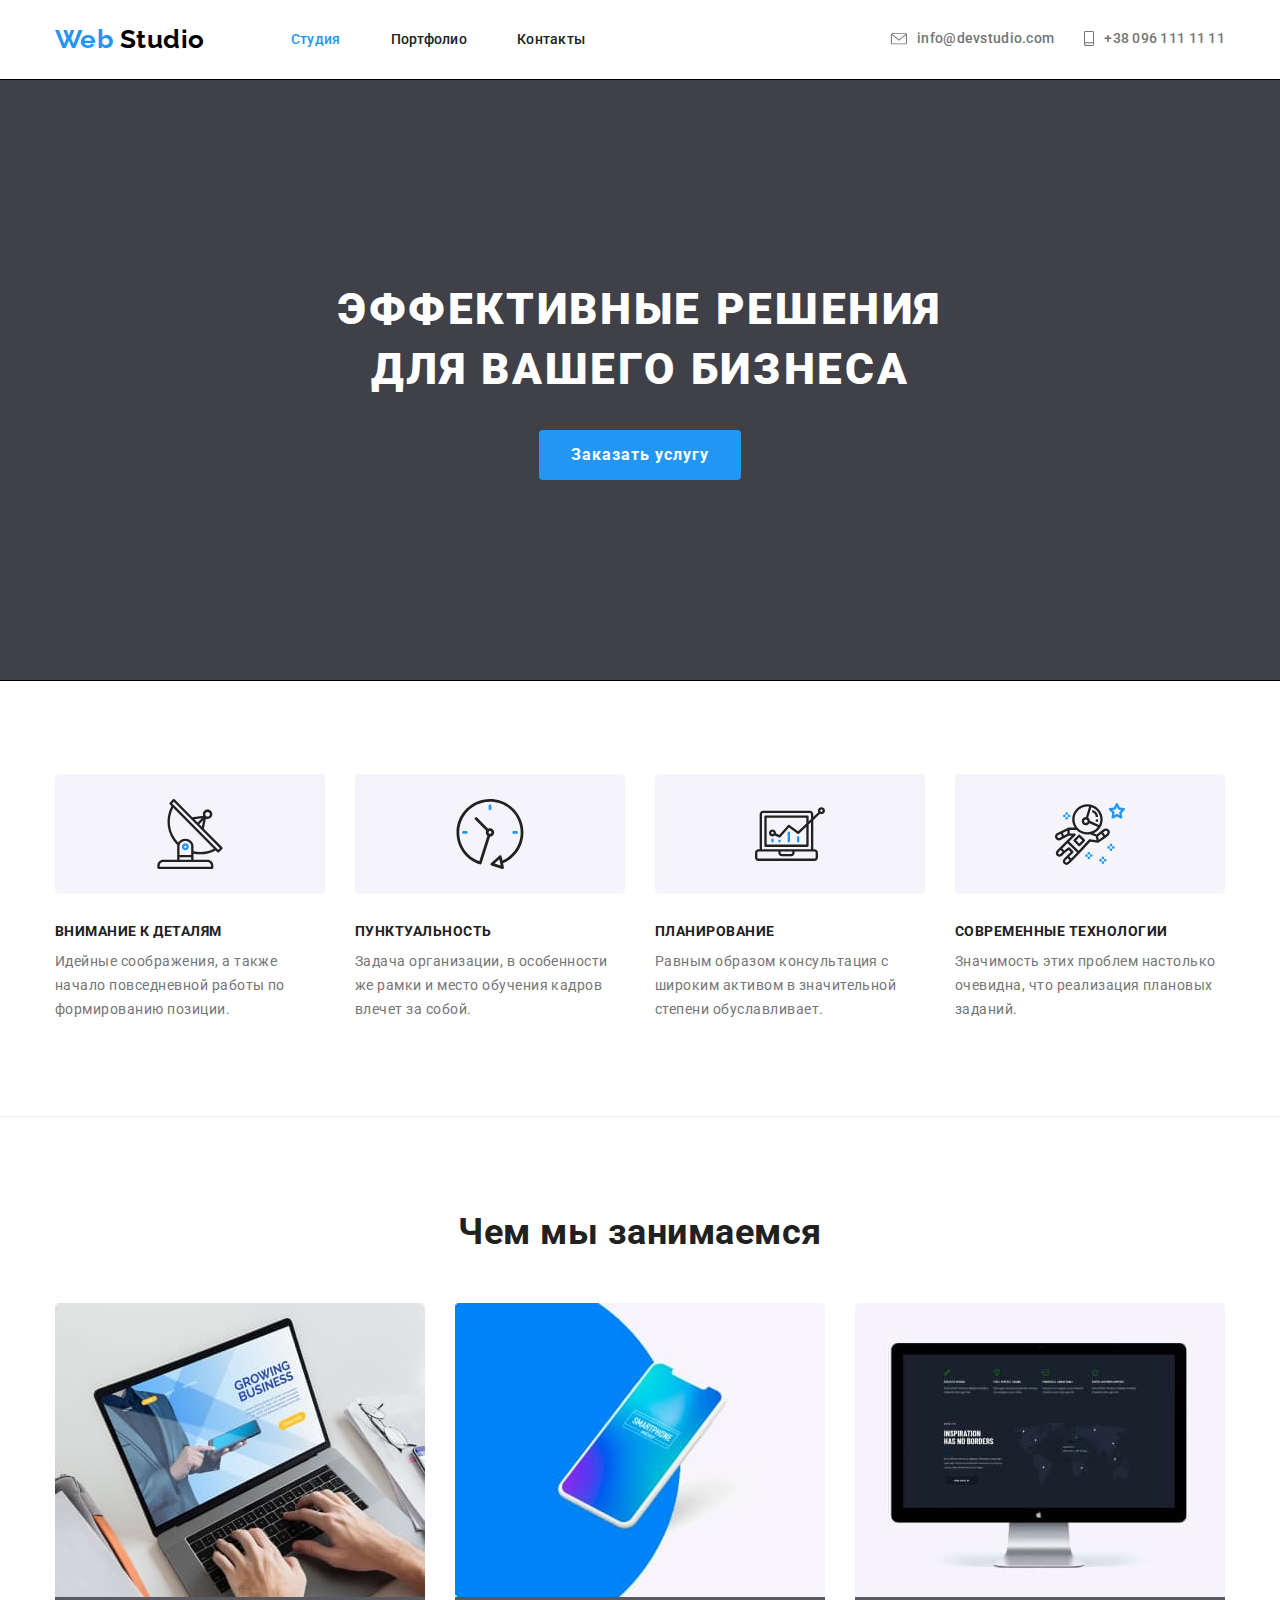
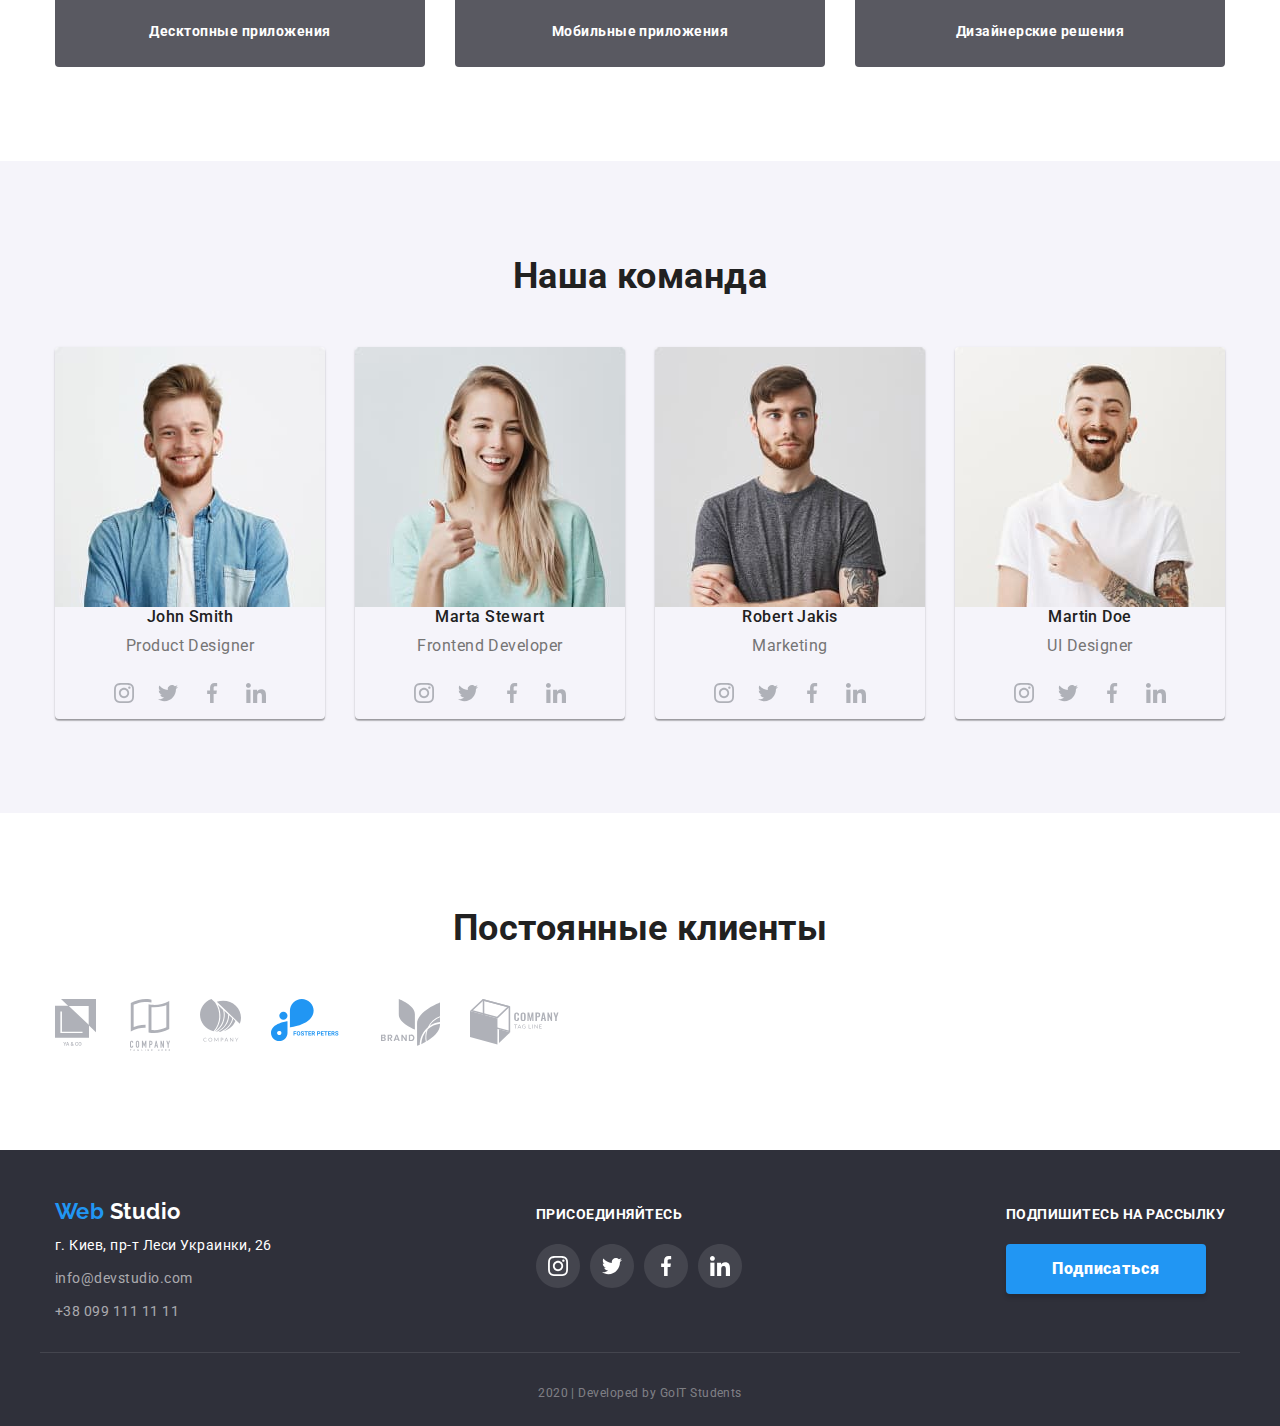
==== commit 0806fd73: "добавил компании" ====
--- a/index.html
+++ b/index.html
@@ -42,14 +42,14 @@
         <div class="contacts">
           <ul class="auth-nav list">
             <li class="item">
-              <img src="./images/envelope.svg" alt="лого для почты" />
-              <a href="mailto:info@devstudio.com" class="link"
+              <a href="mailto:info@devstudio.com" class="link-box icon-mail"
                 >info@devstudio.com</a
               >
             </li>
             <li class="item">
-              <img src="./images/smartphone.svg" alt="лого для телефона" />
-              <a href="tel:380961111111" class="link">+38 096 111 11 11</a>
+              <a href="tel:380961111111" class="link-box icon-mobile"
+                >+38 096 111 11 11</a
+              >
             </li>
           </ul>
         </div>
@@ -60,7 +60,7 @@
       <!-- Блок герой -->
 
       <section class="hero">
-        <div class="container">
+        <div class="container-hero">
           <h1 class="hero-title">эффективные решения для вашего бизнеса</h1>
           <a href="#" class="hero-button">Заказать услугу</a>
         </div>
@@ -72,14 +72,7 @@
         <div class="container">
           <h2 class="visually-hidden">Наши преимущества</h2>
           <ul class="list information">
-            <li class="item">
-              <img
-                class="picture"
-                src="./images/1.svg"
-                alt="картинка спутник"
-                width="270"
-                height="120"
-              />
+            <li class="item-box icon-antena">
               <h3 class="section-title">Внимание к деталям</h3>
               <p class="section-text">
                 Идейные соображения, а также начало повседневной работы по
@@ -87,14 +80,7 @@
               </p>
             </li>
 
-            <li class="item">
-              <img
-                class="picture"
-                src="./images/2.svg"
-                alt="картинка часы"
-                width="270"
-                height="120"
-              />
+            <li class="item-box icon-time">
               <h3 class="section-title">Пунктуальность</h3>
               <p class="section-text">
                 Задача организации, в особенности же рамки и место обучения
@@ -102,14 +88,7 @@
               </p>
             </li>
 
-            <li class="item">
-              <img
-                class="picture"
-                src="./images/3.svg"
-                alt="картинка компьютер"
-                width="270"
-                height="120"
-              />
+            <li class="item-box icon-computer">
               <h3 class="section-title">Планирование</h3>
               <p class="section-text">
                 Равным образом консультация с широким активом в значительной
@@ -117,14 +96,7 @@
               </p>
             </li>
 
-            <li class="item">
-              <img
-                class="picture"
-                src="./images/4.svg"
-                alt="астронавт"
-                width="270"
-                height="120"
-              />
+            <li class="item-box icon-astronaut">
               <h3 class="section-title">Современные технологии</h3>
               <p class="section-text">
                 Значимость этих проблем настолько очевидна, что реализация
@@ -369,32 +341,32 @@
           <ul class="list company">
             <li class="item">
               <a href="#" aria-label="логотип компании1"
-                ><img src="./images/Client1.svg" alt="company 1"
+                ><img src="./images/logo1.svg" alt="company 1"
               /></a>
             </li>
             <li class="item">
               <a href="#" aria-label="логотип компании2"
-                ><img src="./images/Client2.svg" alt="company 2"
+                ><img src="./images/logo2.svg" alt="company 2"
               /></a>
             </li>
             <li class="item">
               <a href="#" aria-label="логотип компании3"
-                ><img src="./images/Client3.svg" alt="company 3"
+                ><img src="./images/logo3.svg" alt="company 3"
               /></a>
             </li>
             <li class="item">
               <a href="#" aria-label="логотип компании4"
-                ><img src="./images/Client4.svg" alt="company 4" />
+                ><img src="./images/logo4.svg" alt="company 4" />
               </a>
             </li>
             <li class="item">
               <a href="#" aria-label="логотип компании5"
-                ><img src="./images/Client5.svg" alt="company 5"
+                ><img src="./images/logo5.svg" alt="company 5"
               /></a>
             </li>
             <li class="item">
               <a href="#" aria-label="логотип компании6"
-                ><img src="./images/Client6.svg" alt="company 6"
+                ><img src="./images/logo6.svg" alt="company 6"
               /></a>
             </li>
           </ul>
--- a/css/styles.css
+++ b/css/styles.css
@@ -63,11 +63,7 @@
 
 /* Навигация */
 
-.page-header {
-  display: flex;
-  align-items: center;
-}
-
+.page-header,
 .main-nav {
   display: flex;
   align-items: center;
@@ -79,7 +75,7 @@
 
 .site-nav,
 .auth-nav {
-  display: flex;
+  display: inline-flex;
 }
 
 .site-nav.list {
@@ -92,6 +88,25 @@
 
 .site-nav .item:last-child {
   margin-right: 0;
+}
+
+.link-box::before {
+  content: '';
+  margin-right: 10px;
+  background-repeat: no-repeat;
+  display: inline-flex;
+}
+
+.icon-mail::before {
+  width: 16px;
+  height: 12px;
+  background-image: url('../images/envelope.svg');
+}
+
+.icon-mobile::before {
+  width: 10px;
+  height: 15px;
+  background-image: url('../images/smartphone.svg');
 }
 
 .site-nav .link {
@@ -112,8 +127,8 @@
 
 .site-nav .link:hover,
 .site-nav .link:focus,
-.auth-nav .link:hover,
-.auth-nav .link:focus {
+.auth-nav .link-box:hover,
+.auth-nav .link-box:focus {
   color: var(--accent-color);
 }
 
@@ -121,13 +136,15 @@
   margin-left: 30px;
 }
 
-.auth-nav .link {
+.auth-nav .link-box {
   color: var(--secondary-text-color);
   text-decoration: none;
   font-weight: 500;
   font-size: 14px;
   line-height: 1.14;
   letter-spacing: 0.02em;
+  display: flex;
+  align-items: center;
 }
 
 /* hero */
@@ -135,21 +152,35 @@
 .hero {
   outline: 1px solid black;
   height: 600px;
-  /* max-width: 1600px; */
-  /* margin-left: auto; */
-  /* margin-right: auto; */
-  background-image: linear-gradient (to right, rgba(47, 48, 58, 0.8)),
-    url('../images/Header-img.jpg');
+  max-width: 1600px;
+  margin-left: auto;
+  margin-right: auto;
+  background-image: linear-gradient(
+      to right,
+      rgba(47, 48, 58, 0.8),
+      rgba(47, 48, 58, 0.8)
+    ),
+    url('../images/header-img.jpg');
   background-repeat: no-repeat;
   background-position: center;
   background-size: cover;
-
-  text-align: center;
+  background-color: grey;
+
+  text-align: center;
+}
+
+.container-hero {
+  padding-top: 200px;
+  padding-bottom: 200px;
+  margin-left: auto;
+  margin-right: auto;
+  max-width: 690px;
 }
 
 .hero-title {
   margin-top: 0;
-  margin-bottom: 46px;
+  margin-bottom: 30px;
+  color: #ffffff;
   font-weight: 900;
   font-size: 44px;
   line-height: 1.36;
@@ -197,19 +228,45 @@
   font-size: 14px;
   line-height: 1.71;
 }
-.information .picture {
+
+.list.information {
+  display: flex;
+}
+
+.item-box::before {
+  display: block;
+  content: '';
+  height: 120px;
+  border-radius: 4px;
   margin-bottom: 30px;
-}
-
-.list.information {
-  display: flex;
-}
-
-.information .item {
+
+  background: #f5f4fa;
+  background-repeat: no-repeat;
+  background-position: center;
+}
+
+.icon-antena::before {
+  background-image: url('../images/1.svg');
+}
+
+.icon-time::before {
+  background-image: url('../images/2.svg');
+}
+
+.icon-computer::before {
+  background-image: url('../images/3.svg');
+}
+
+.icon-astronaut::before {
+  background-image: url('../images/4.svg');
+}
+
+.information .item-box {
   margin-right: 30px;
-}
-
-.information .item:last-child {
+  max-width: 270px;
+}
+
+.information .item-box:last-child {
   margin-right: 0;
 }
 
@@ -278,7 +335,7 @@
 
 .list .social {
   display: flex;
-  margin-bottom: 37px;
+  margin-bottom: 0;
   justify-content: center;
 }
 
@@ -303,15 +360,15 @@
   text-align: center;
 }
 .team .team-name {
-  margin-top: 30px;
-  margin-bottom: 0;
+  margin-top: 0;
+  margin-bottom: 10px;
   font-weight: 500;
   font-size: 16px;
   line-height: 1.19;
 }
 
 .team .team-work {
-  margin-top: 10px;
+  margin-top: 0;
   margin-bottom: 16px;
   color: var(--secondary-text-color);
   font-weight: 400;
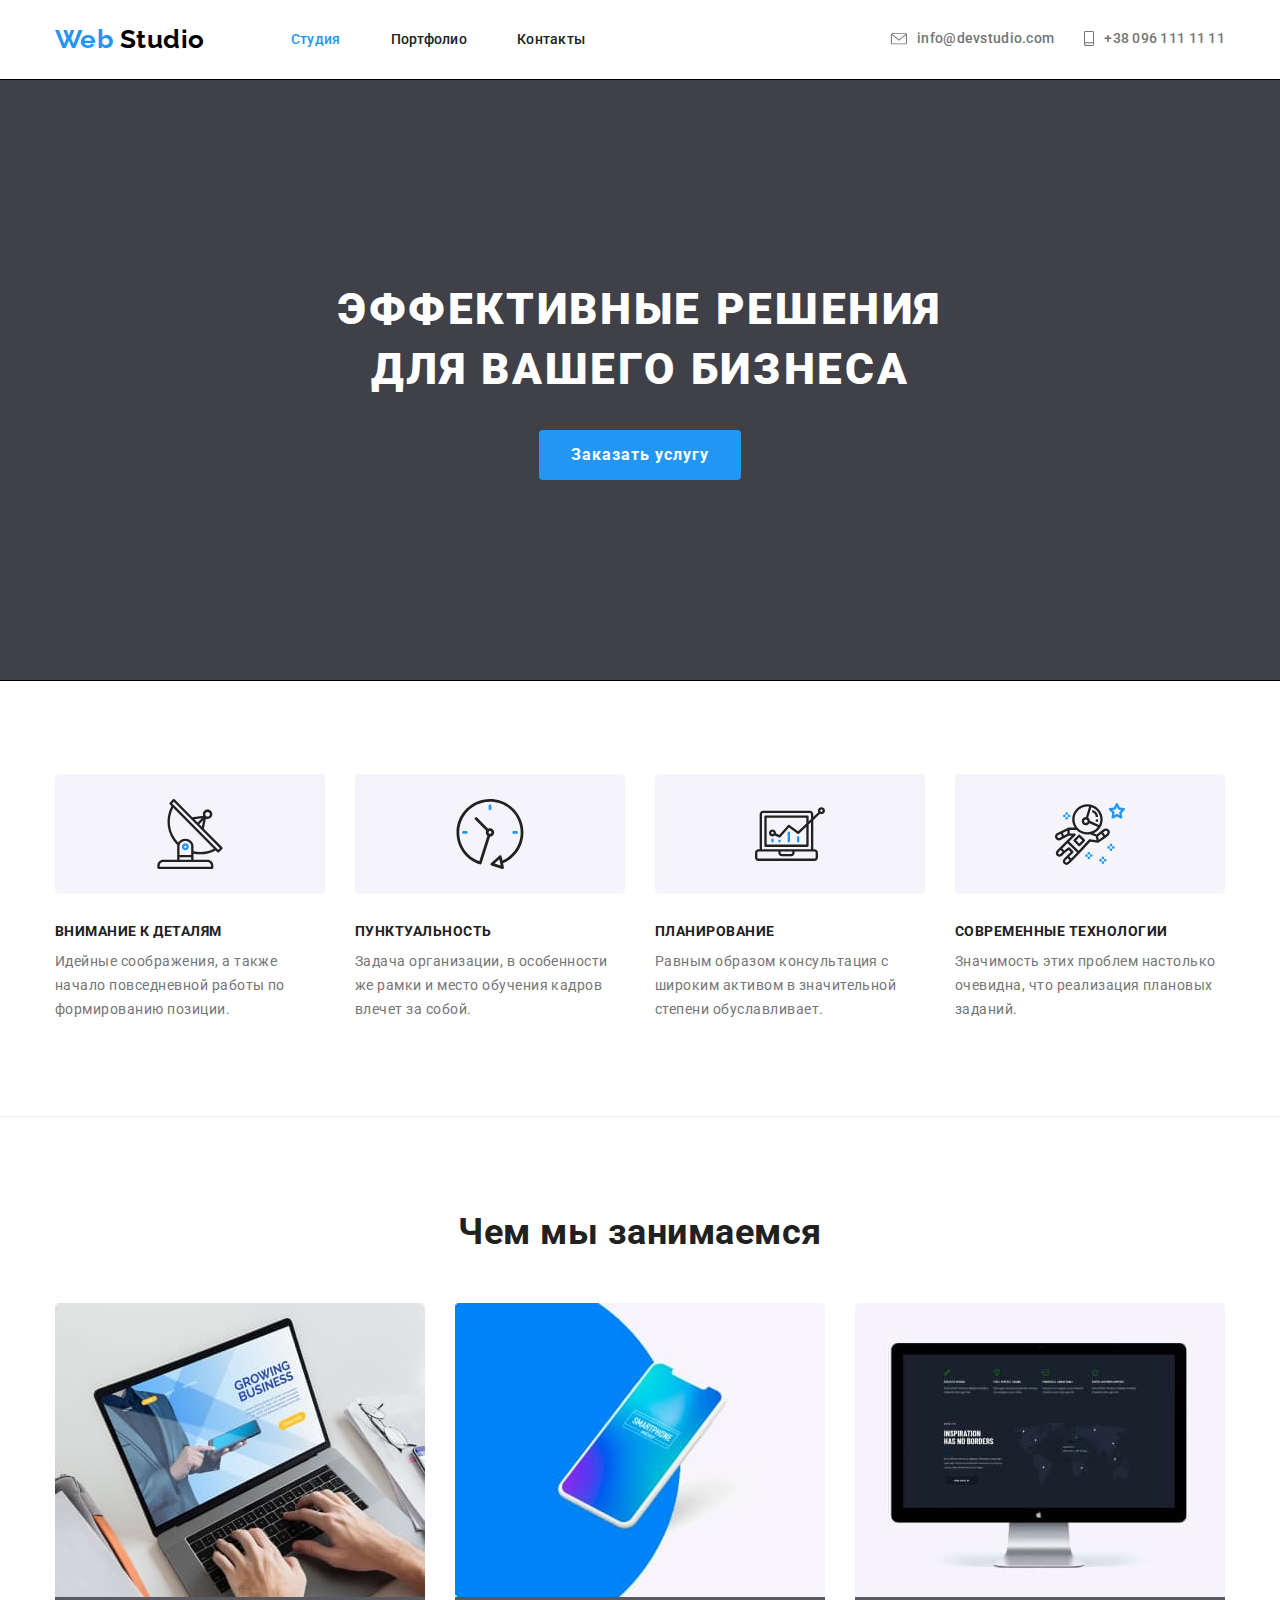
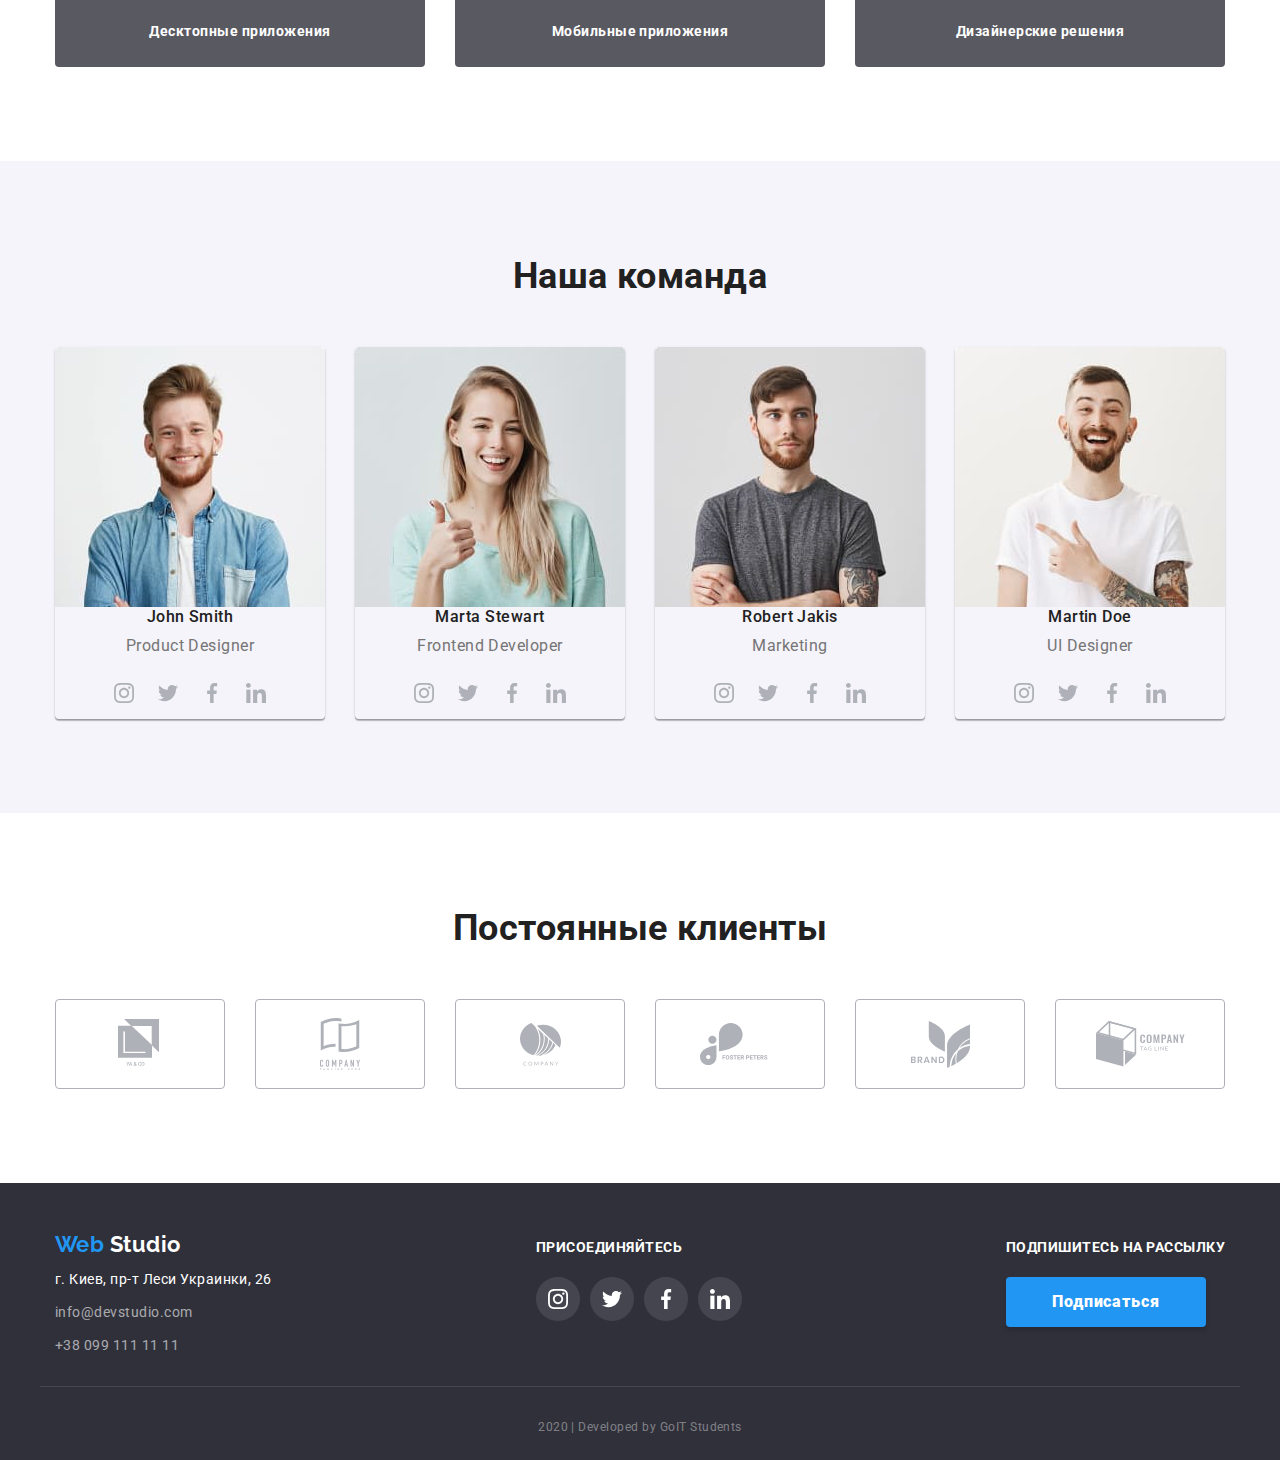
==== commit 11fbbaa4: "pfзаменил фон для героя" ====
--- a/index.html
+++ b/index.html
@@ -340,34 +340,63 @@
           <h2 class="clients-title">Постоянные клиенты</h2>
           <ul class="list company">
             <li class="item">
-              <a href="#" aria-label="логотип компании1"
-                ><img src="./images/logo1.svg" alt="company 1"
-              /></a>
-            </li>
-            <li class="item">
-              <a href="#" aria-label="логотип компании2"
-                ><img src="./images/logo2.svg" alt="company 2"
-              /></a>
-            </li>
-            <li class="item">
-              <a href="#" aria-label="логотип компании3"
-                ><img src="./images/logo3.svg" alt="company 3"
-              /></a>
-            </li>
-            <li class="item">
-              <a href="#" aria-label="логотип компании4"
-                ><img src="./images/logo4.svg" alt="company 4" />
-              </a>
-            </li>
-            <li class="item">
-              <a href="#" aria-label="логотип компании5"
-                ><img src="./images/logo5.svg" alt="company 5"
-              /></a>
-            </li>
-            <li class="item">
-              <a href="#" aria-label="логотип компании6"
-                ><img src="./images/logo6.svg" alt="company 6"
-              /></a>
+              <a
+                href="#"
+                aria-label="логотип компании1"
+                class="company-border logo-first"
+              >
+                <!-- <img src="./images/logo1.svg" alt="company 1"
+              /> -->
+              </a>
+            </li>
+            <li class="item">
+              <a
+                href="#"
+                aria-label="логотип компании2"
+                class="company-border logo-second"
+              >
+                <!-- <img src="./images/logo2.svg" alt="company 2"
+              /> -->
+              </a>
+            </li>
+            <li class="item">
+              <a
+                href="#"
+                aria-label="логотип компании3"
+                class="company-border logo-third"
+              >
+                <!-- <img src="./images/logo3.svg" alt="company 3"
+              /> -->
+              </a>
+            </li>
+            <li class="item">
+              <a
+                href="#"
+                aria-label="логотип компании4"
+                class="company-border logo-fourth"
+              >
+                <!-- <img src="./images/logo4.svg" alt="company 4" /> -->
+              </a>
+            </li>
+            <li class="item">
+              <a
+                href="#"
+                aria-label="логотип компании5"
+                class="company-border logo-fifth"
+              >
+                <!-- <img src="./images/logo5.svg" alt="company 5"
+              /> -->
+              </a>
+            </li>
+            <li class="item">
+              <a
+                href="#"
+                aria-label="логотип компании6"
+                class="company-border logo-sixth"
+              >
+                <!-- <img src="./images/logo6.svg" alt="company 6"
+              /> -->
+              </a>
             </li>
           </ul>
         </div>
--- a/css/styles.css
+++ b/css/styles.css
@@ -404,6 +404,41 @@
   margin-right: 0;
 }
 
+.company-border {
+  display: block;
+  width: 170px;
+  height: 90px;
+  border: 1px solid #afb1b8;
+  box-sizing: border-box;
+  border-radius: 4px;
+
+  background-repeat: no-repeat;
+  background-position: center;
+}
+
+.logo-first {
+  background-image: url('../images/logo1.svg');
+}
+
+.logo-second {
+  background-image: url('../images/logo2.svg');
+}
+
+.logo-third {
+  background-image: url('../images/logo3.svg');
+}
+.logo-fourth {
+  background-image: url('../images/logo4.svg');
+}
+
+.logo-fifth {
+  background-image: url('../images/logo5.svg');
+}
+
+.logo-sixth {
+  background-image: url('../images/logo6.svg');
+}
+
 /* футер */
 
 footer {
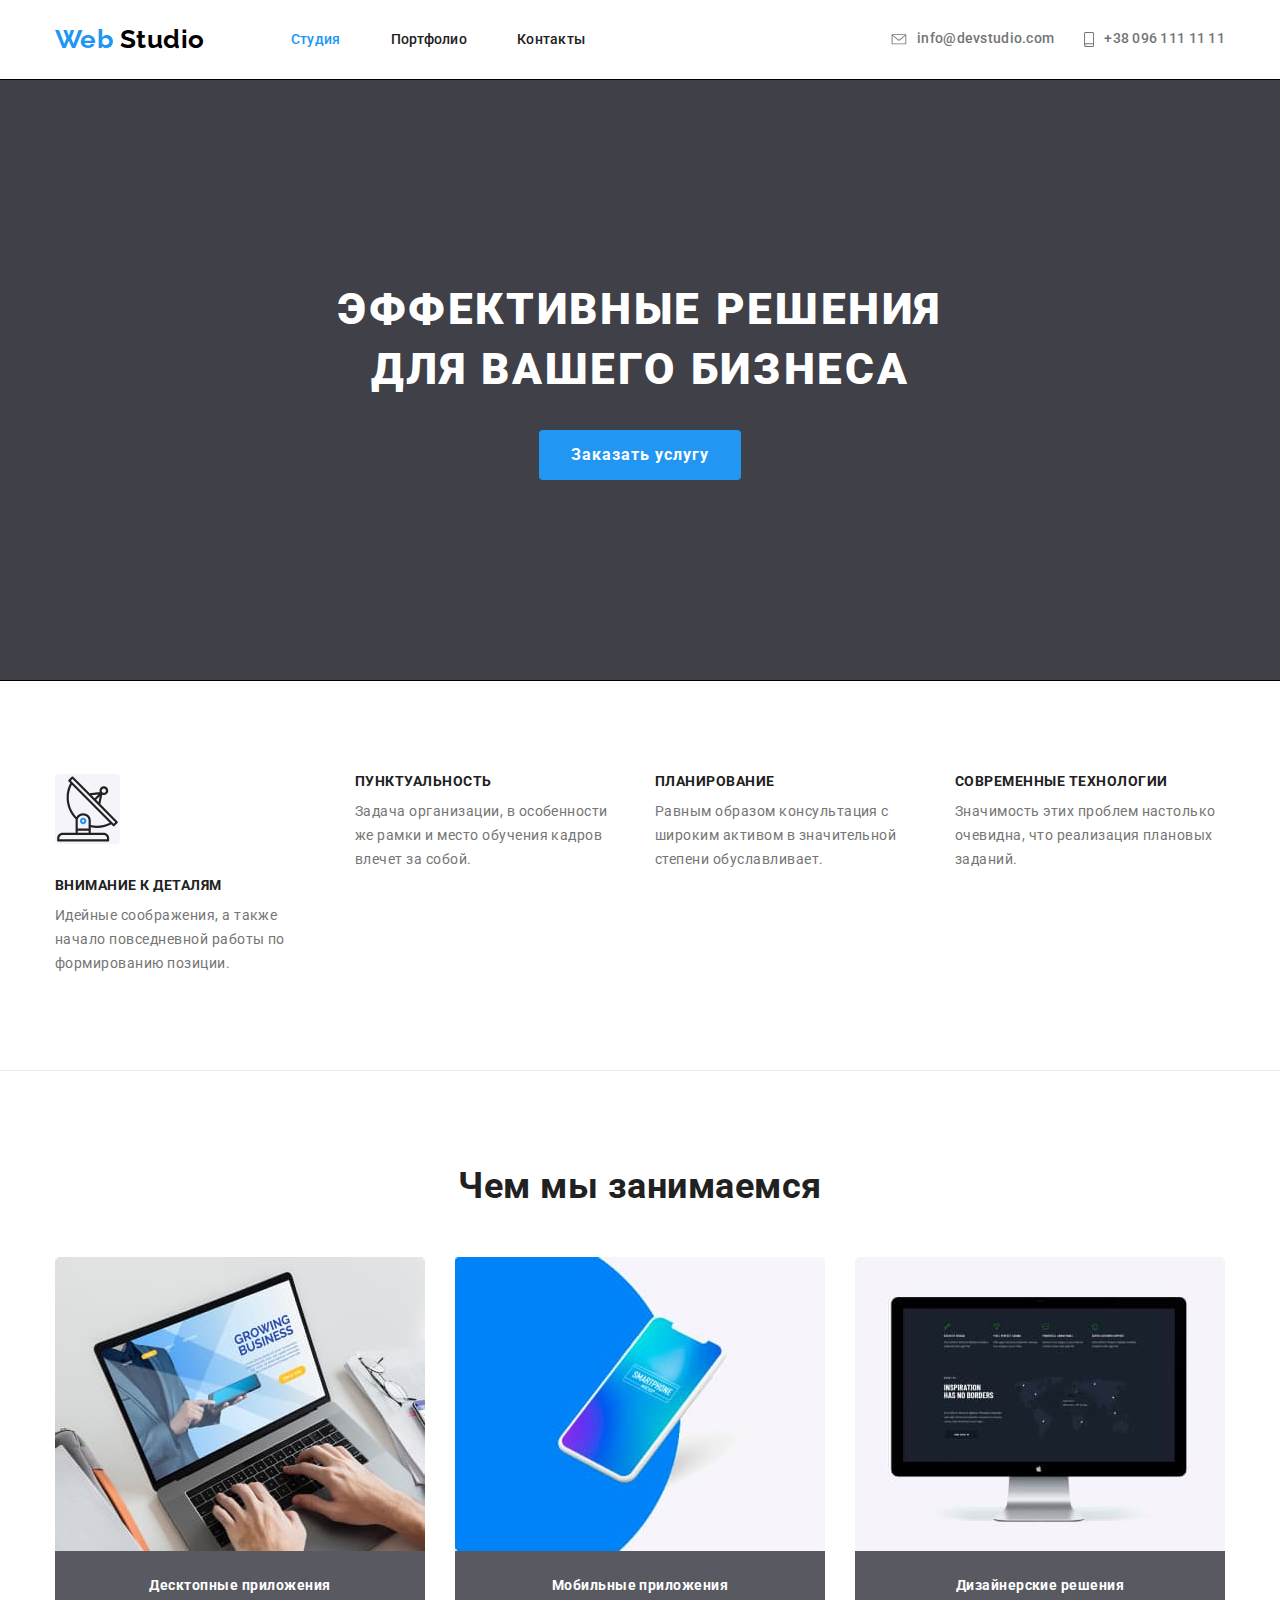
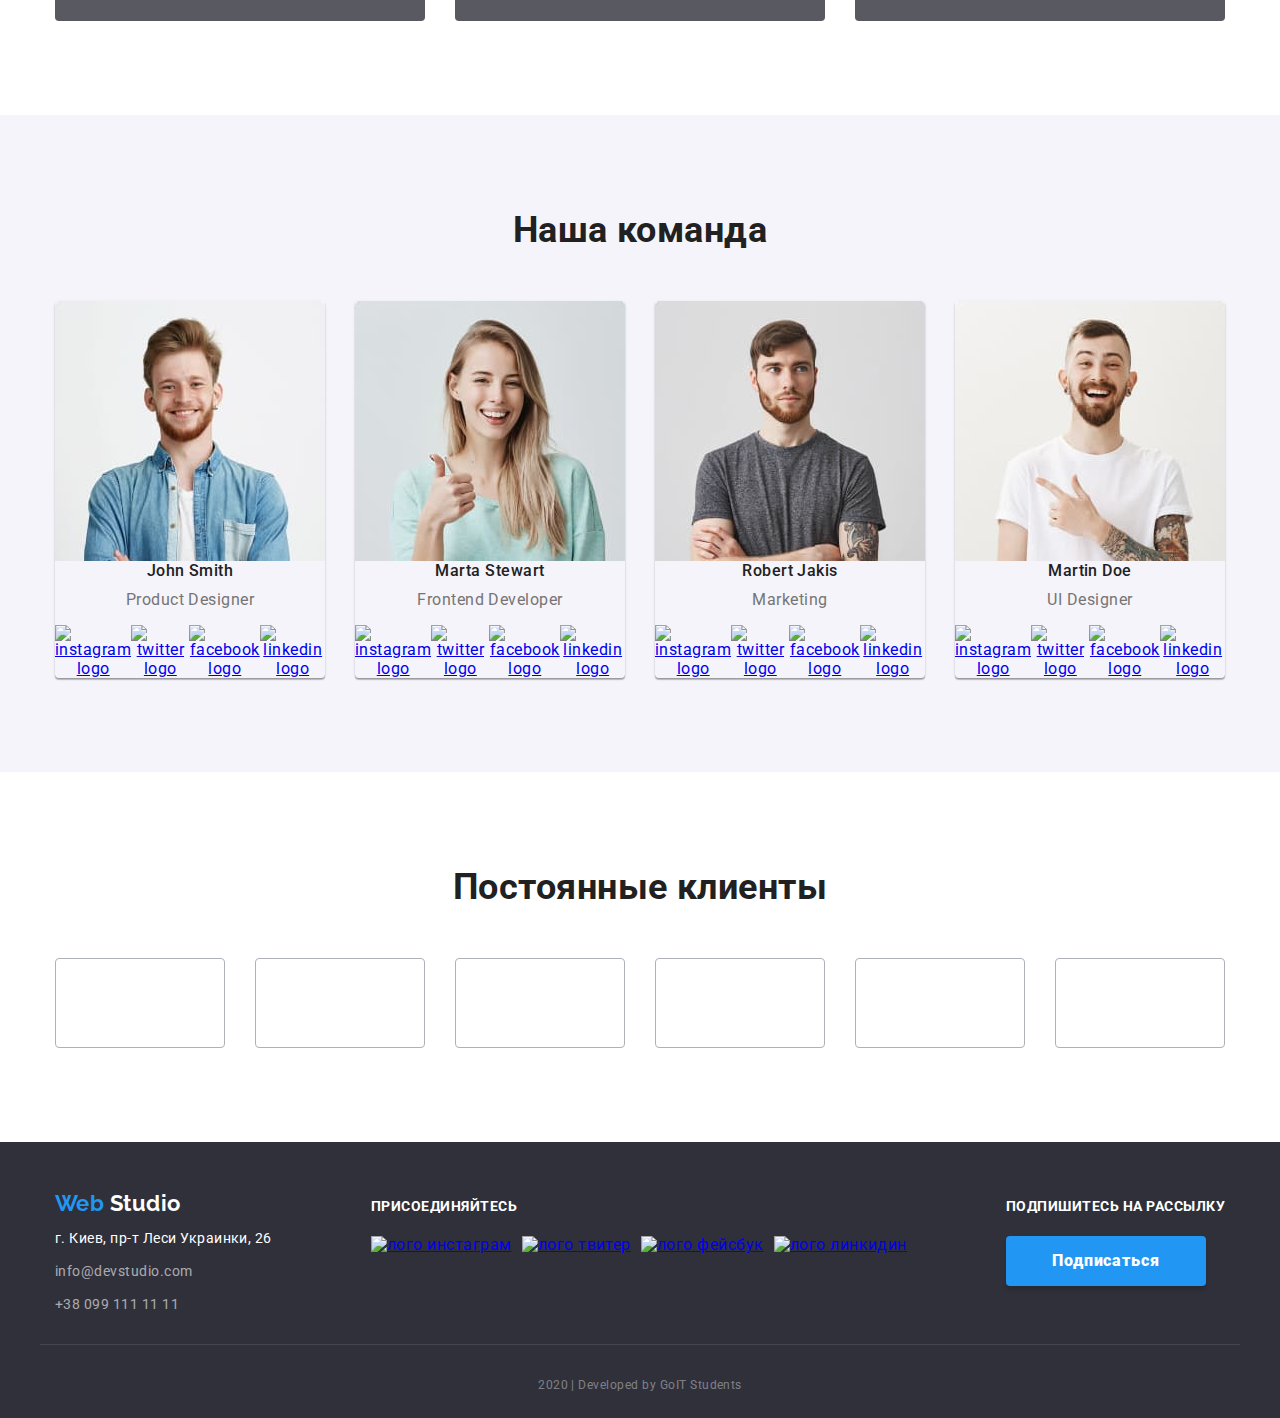
==== commit 603b5e7d: "добавил свг-спрайт" ====
--- a/index.html
+++ b/index.html
@@ -42,20 +42,25 @@
         <div class="contacts">
           <ul class="auth-nav list">
             <li class="item">
-              <a href="mailto:info@devstudio.com" class="link-box icon-mail"
-                >info@devstudio.com</a
-              >
-            </li>
-            <li class="item">
-              <a href="tel:380961111111" class="link-box icon-mobile"
-                >+38 096 111 11 11</a
+              <a href="mailto:info@devstudio.com" class="link-box">
+                <svg class="icon-mail">
+                  <use href="./images/sprite.svg#mail"></use>
+                </svg>
+                info@devstudio.com</a
+              >
+            </li>
+            <li class="item">
+              <a href="tel:380961111111" class="link-box">
+                <svg class="icon-mobile">
+                  <use href="./images/sprite.svg#smartphone"></use>
+                </svg>
+                +38 096 111 11 11</a
               >
             </li>
           </ul>
         </div>
       </div>
     </header>
-
     <main>
       <!-- Блок герой -->
 
@@ -72,7 +77,10 @@
         <div class="container">
           <h2 class="visually-hidden">Наши преимущества</h2>
           <ul class="list information">
-            <li class="item-box icon-antena">
+            <li class="item-box">
+              <svg class="icon-antena">
+                <use href="./images/sprite.svg#antenna1"></use>
+              </svg>
               <h3 class="section-title">Внимание к деталям</h3>
               <p class="section-text">
                 Идейные соображения, а также начало повседневной работы по
--- a/css/styles.css
+++ b/css/styles.css
@@ -90,23 +90,18 @@
   margin-right: 0;
 }
 
-.link-box::before {
-  content: '';
+.icon-mail {
+  width: 16px;
+  height: 11px;
   margin-right: 10px;
-  background-repeat: no-repeat;
-  display: inline-flex;
-}
-
-.icon-mail::before {
-  width: 16px;
-  height: 12px;
-  background-image: url('../images/envelope.svg');
-}
-
-.icon-mobile::before {
+  fill: currentColor;
+}
+
+.icon-mobile {
   width: 10px;
   height: 15px;
-  background-image: url('../images/smartphone.svg');
+  margin-right: 10px;
+  fill: currentColor;
 }
 
 .site-nav .link {
@@ -125,11 +120,17 @@
   color: var(--accent-color);
 }
 
+.icon-mobile:hover,
+.icon-mobile:focus,
+.icon-mail:hover,
+.icon-mail:focus,
 .site-nav .link:hover,
 .site-nav .link:focus,
 .auth-nav .link-box:hover,
 .auth-nav .link-box:focus {
   color: var(--accent-color);
+  fill: var(--accent-color);
+  cursor: pointer;
 }
 
 .auth-nav .item + .item {
@@ -233,7 +234,20 @@
   display: flex;
 }
 
-.item-box::before {
+.item-box .icon-antena {
+  /* width: 270px;
+  height: 120px; */
+  border-radius: 4px;
+  margin-bottom: 30px;
+  background: #f5f4fa;
+}
+
+.icon-antena {
+  width: 65px;
+  height: 70px;
+}
+
+/* .item-box::before {
   display: block;
   content: '';
   height: 120px;
@@ -259,7 +273,7 @@
 
 .icon-astronaut::before {
   background-image: url('../images/4.svg');
-}
+} */
 
 .information .item-box {
   margin-right: 30px;
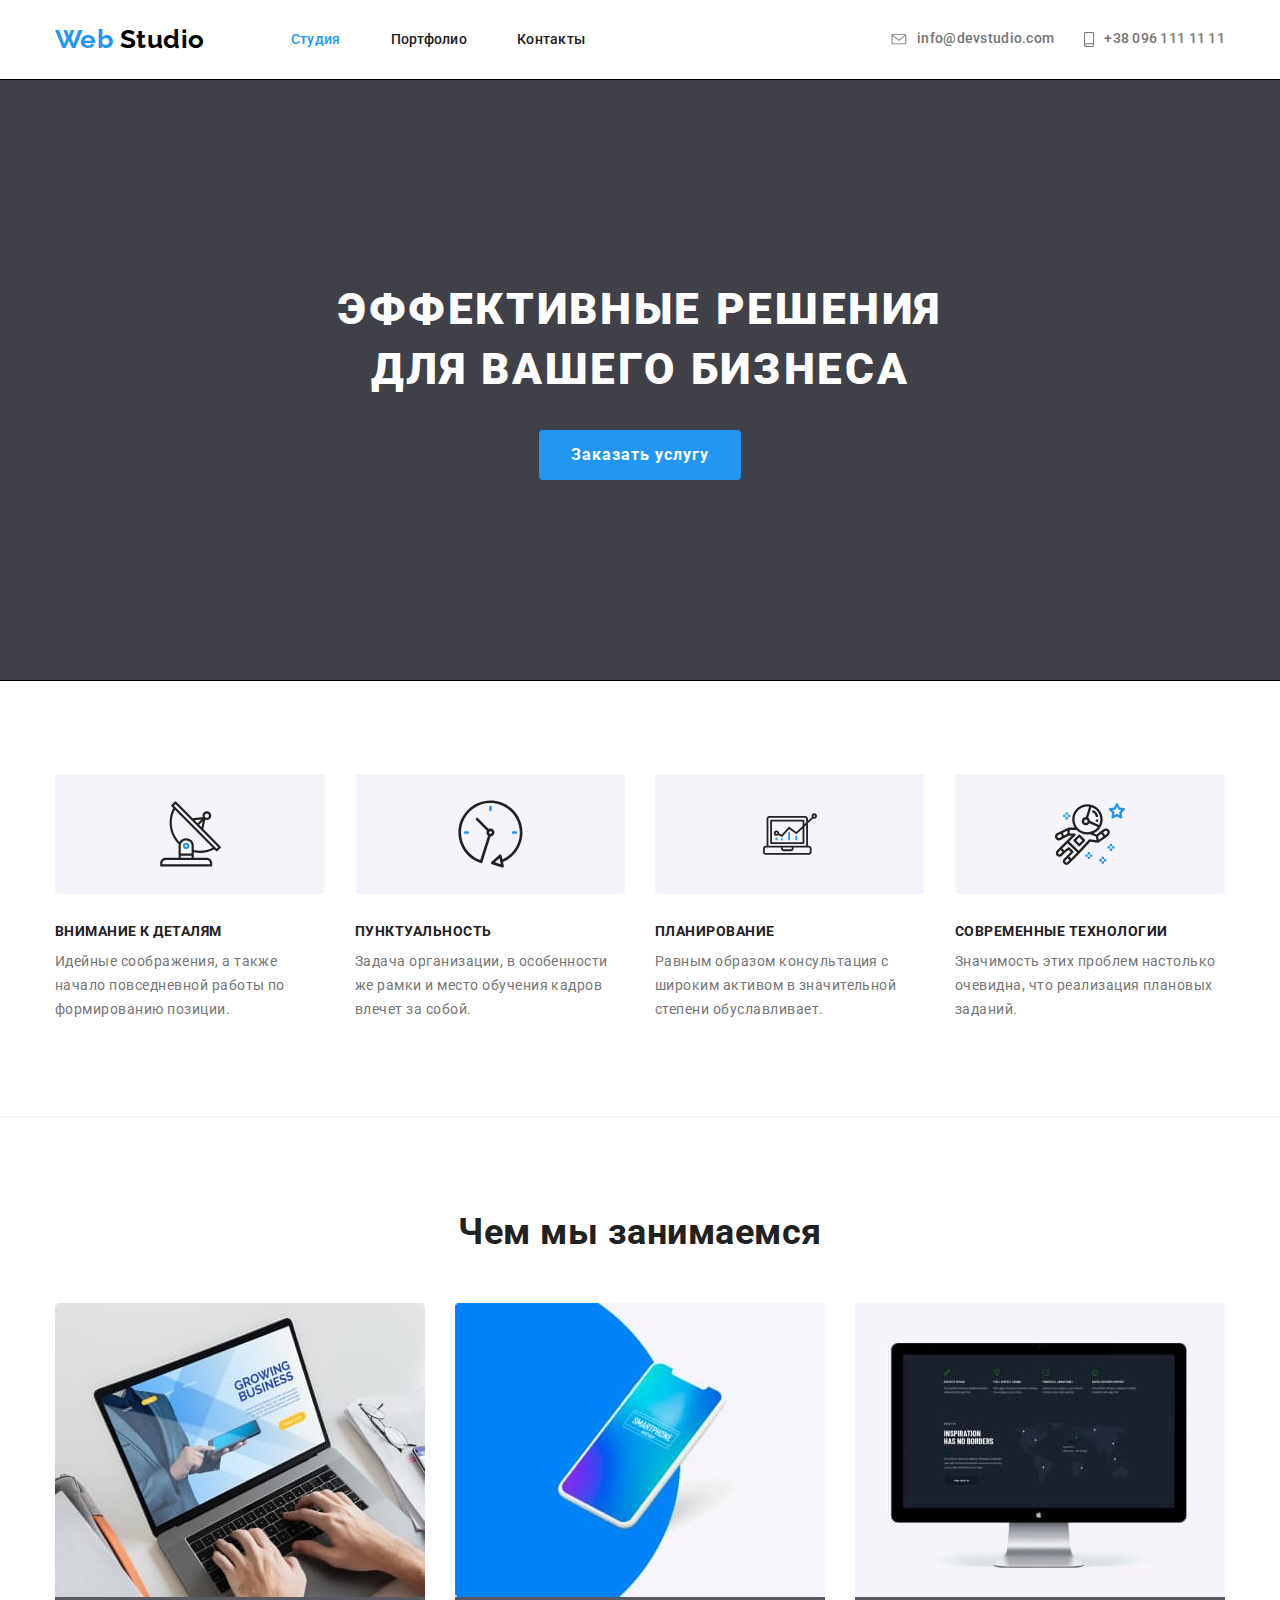
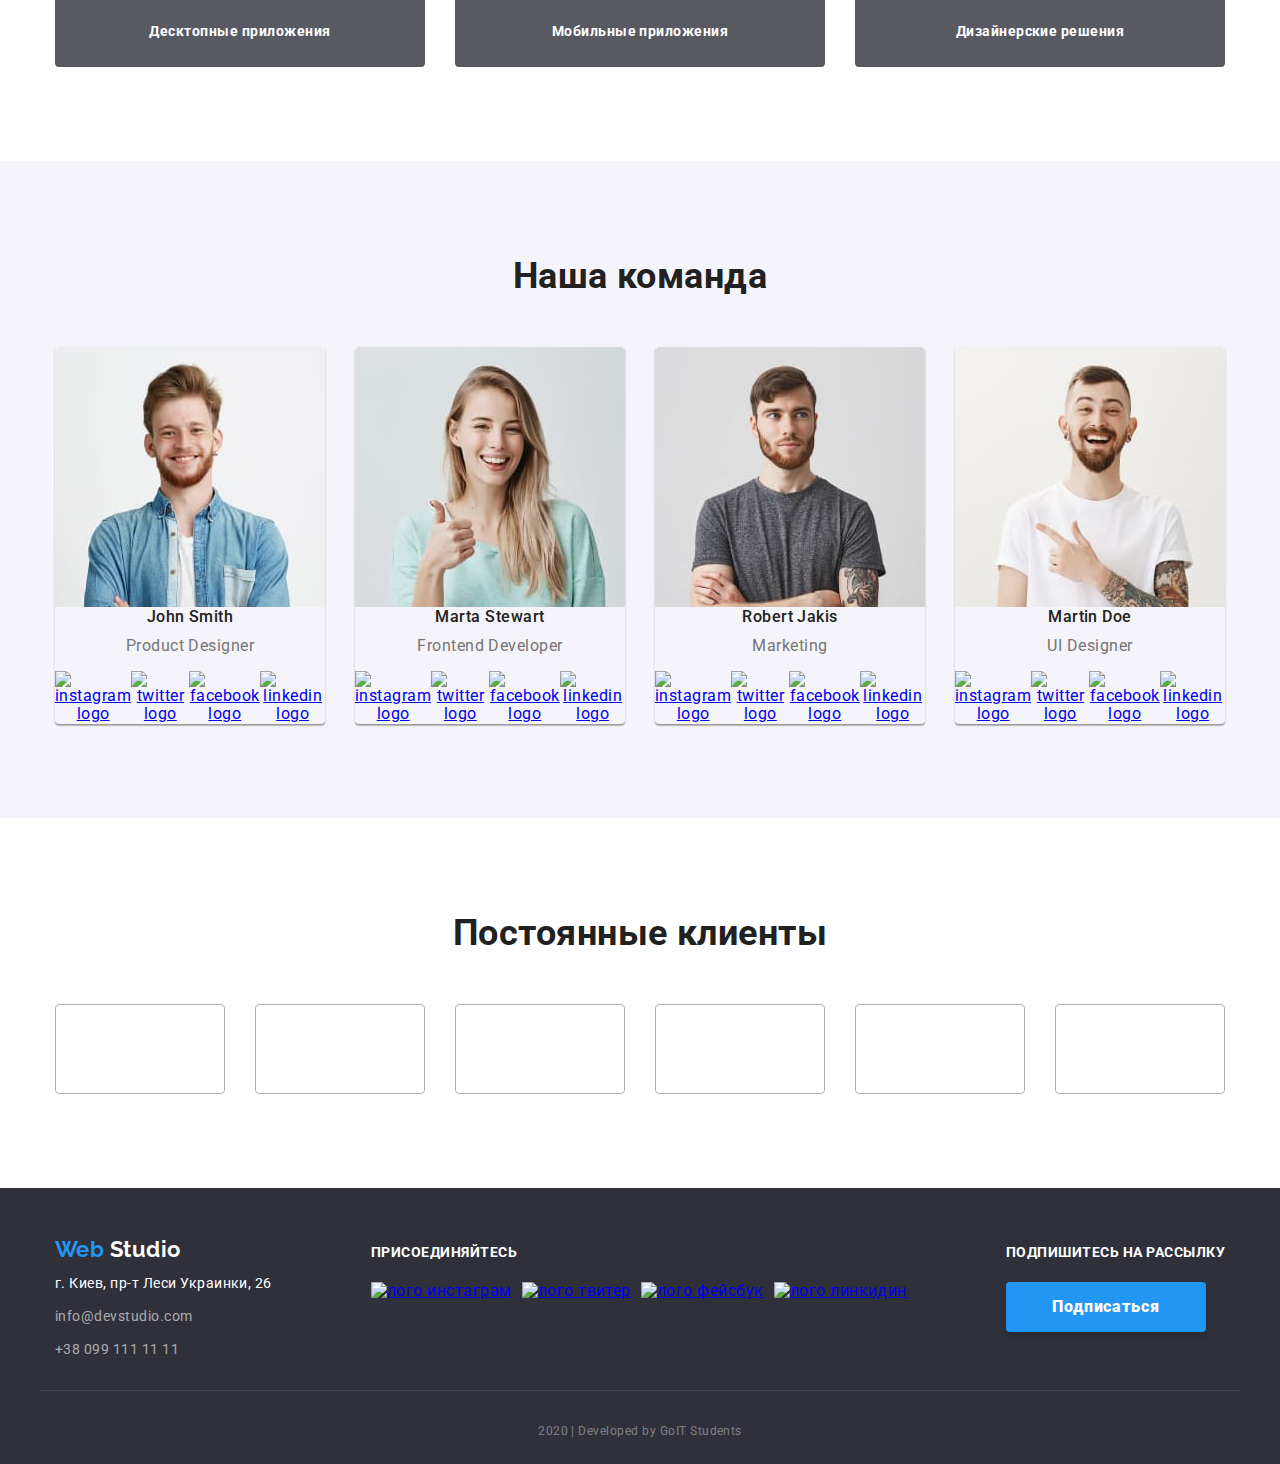
==== commit 0e8876c8: "добавил иконки в секции преимущества" ====
--- a/index.html
+++ b/index.html
@@ -78,9 +78,11 @@
           <h2 class="visually-hidden">Наши преимущества</h2>
           <ul class="list information">
             <li class="item-box">
-              <svg class="icon-antena">
-                <use href="./images/sprite.svg#antenna1"></use>
-              </svg>
+              <div class="icon-box">
+                <svg class="icon-antena" width="65" height="70">
+                  <use href="./images/sprite.svg#antenna1"></use>
+                </svg>
+              </div>
               <h3 class="section-title">Внимание к деталям</h3>
               <p class="section-text">
                 Идейные соображения, а также начало повседневной работы по
@@ -88,7 +90,12 @@
               </p>
             </li>
 
-            <li class="item-box icon-time">
+            <li class="item-box">
+              <div class="icon-box">
+                <svg class="icon-time" width="67" height="70">
+                  <use href="./images/sprite.svg#clock1"></use>
+                </svg>
+              </div>
               <h3 class="section-title">Пунктуальность</h3>
               <p class="section-text">
                 Задача организации, в особенности же рамки и место обучения
@@ -96,7 +103,12 @@
               </p>
             </li>
 
-            <li class="item-box icon-computer">
+            <li class="item-box">
+              <div class="icon-box">
+                <svg class="icon-computer" width="70" height="54">
+                  <use href="./images/sprite.svg#diagram1"></use>
+                </svg>
+              </div>
               <h3 class="section-title">Планирование</h3>
               <p class="section-text">
                 Равным образом консультация с широким активом в значительной
@@ -105,6 +117,11 @@
             </li>
 
             <li class="item-box icon-astronaut">
+              <div class="icon-box">
+                <svg class="icon-astronaut" width="70" height="70">
+                  <use href="./images/sprite.svg#astronaut1"></use>
+                </svg>
+              </div>
               <h3 class="section-title">Современные технологии</h3>
               <p class="section-text">
                 Значимость этих проблем настолько очевидна, что реализация
--- a/css/styles.css
+++ b/css/styles.css
@@ -234,46 +234,24 @@
   display: flex;
 }
 
-.item-box .icon-antena {
-  /* width: 270px;
-  height: 120px; */
+/* .item-box .icon-antena {
+  width: 270px;
+  height: 120px;
   border-radius: 4px;
   margin-bottom: 30px;
   background: #f5f4fa;
-}
-
-.icon-antena {
-  width: 65px;
-  height: 70px;
-}
-
-/* .item-box::before {
-  display: block;
-  content: '';
+} */
+
+.icon-box {
+  width: 270px;
   height: 120px;
   border-radius: 4px;
   margin-bottom: 30px;
-
   background: #f5f4fa;
-  background-repeat: no-repeat;
-  background-position: center;
-}
-
-.icon-antena::before {
-  background-image: url('../images/1.svg');
-}
-
-.icon-time::before {
-  background-image: url('../images/2.svg');
-}
-
-.icon-computer::before {
-  background-image: url('../images/3.svg');
-}
-
-.icon-astronaut::before {
-  background-image: url('../images/4.svg');
-} */
+  display: flex;
+  justify-content: center;
+  align-items: center;
+}
 
 .information .item-box {
   margin-right: 30px;
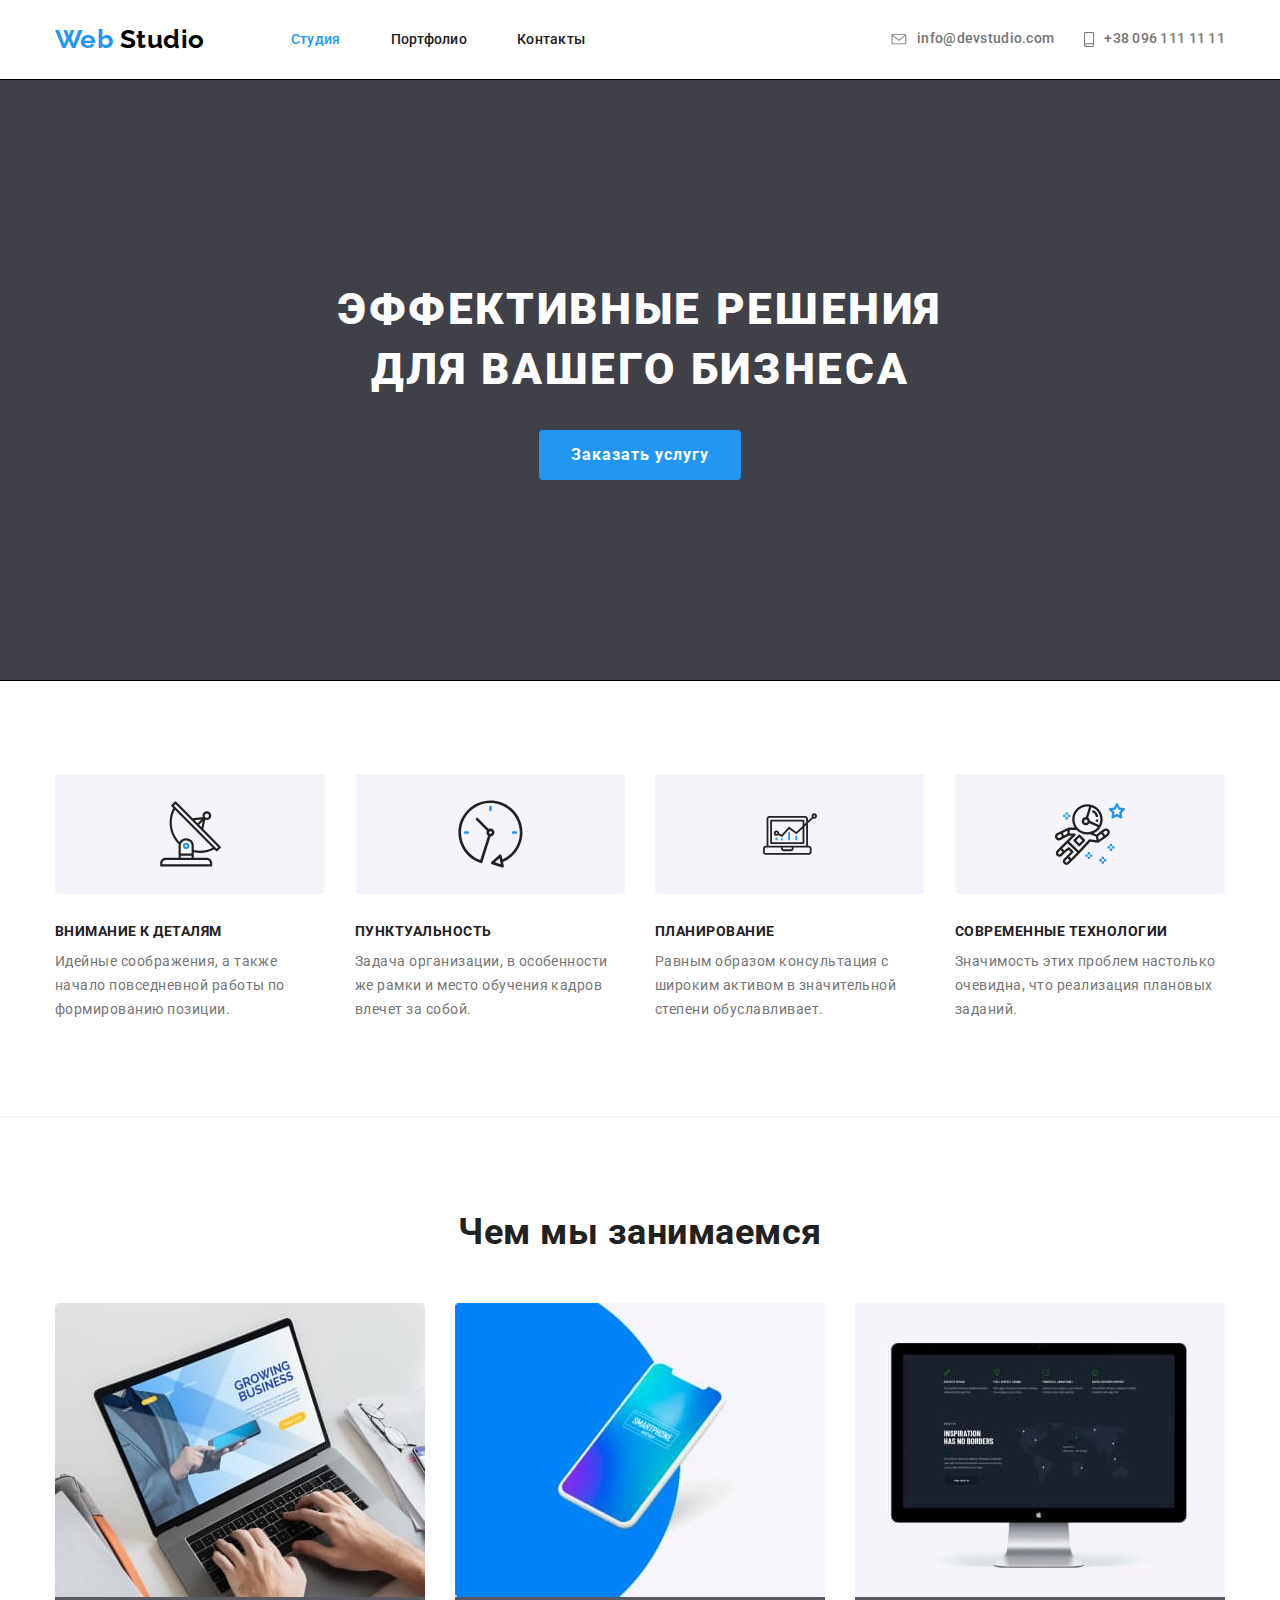
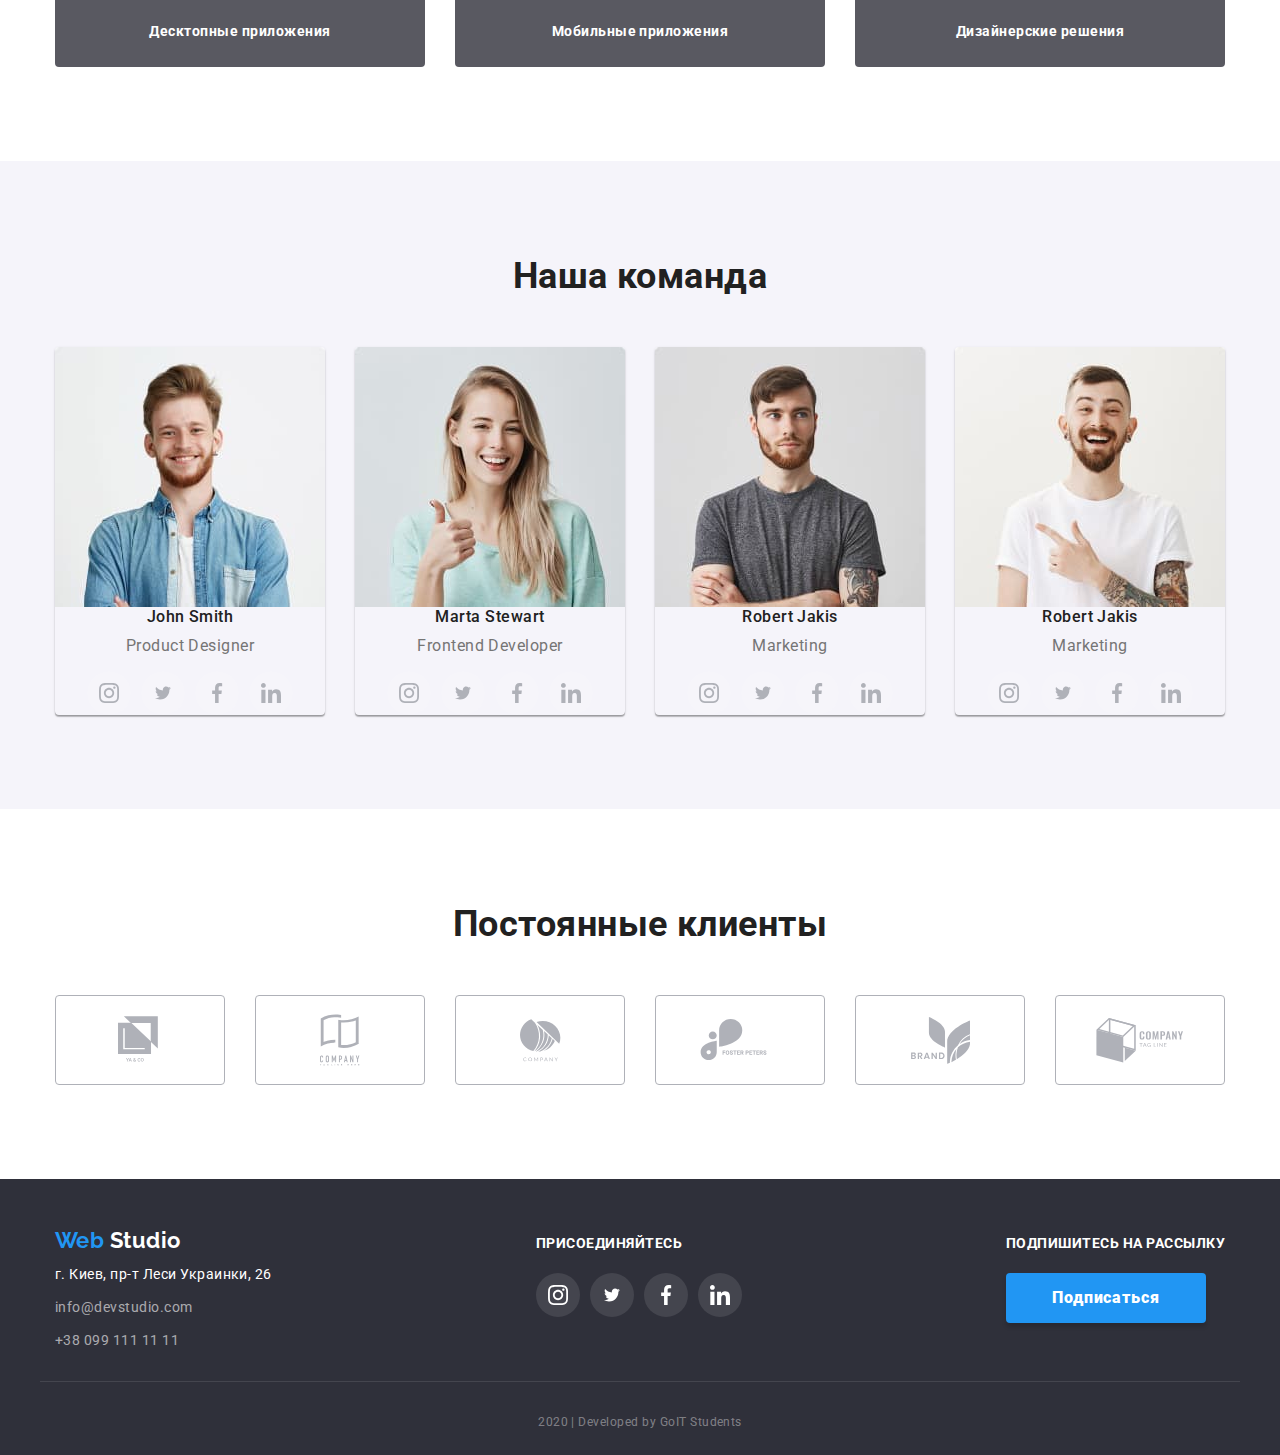
==== commit e5e3b2d9: "добавил ховер и фокус" ====
--- a/index.html
+++ b/index.html
@@ -196,37 +196,39 @@
                 width="270"
                 height="260"
               />
-              <h3 class="team-name">John Smith</h3>
-              <p class="team-work">Product Designer</p>
-              <ul class="list social">
-                <li>
-                  <a
-                    href="https://www.instagram.com/"
-                    aria-label="ссылка на инстаграм"
-                    ><img src="./images/10.svg" alt="instagram logo"
-                  /></a>
-                </li>
-                <li>
-                  <a href="https://twitter.com/" aria-label="ссылка на твитер"
-                    ><img src="./images/11.svg" alt="twitter logo"
-                  /></a>
-                </li>
-                <li>
-                  <a
-                    href="https://www.facebook.com/"
-                    aria-label="ссылка на фейсбук"
-                  >
-                    <img src="./images/12.svg" alt="facebook logo"
-                  /></a>
-                </li>
-                <li>
-                  <a
-                    href="https://www.linkedin.com/"
-                    aria-label="ссылка на линкидин"
-                    ><img src="./images/13.svg" alt="linkedin logo"
-                  /></a>
-                </li>
-              </ul>
+              <div class="person-box">
+                <h3 class="team-name">John Smith</h3>
+                <p class="team-work">Product Designer</p>
+                <ul class="social list">
+                  <li class="item">
+                    <a href="https://www.instagram.com/" class="link-social person" aria-label="ссылка на инстаграм">
+                      <svg class="icon-insta" width="20" height="20">
+                        <use href="./images/sprite.svg#instagram2"></use>
+                      </svg>
+                    </a>
+                  </li>
+                  <li class="item">
+                    <a href="https://twitter.com/" class="link-social person" aria-label="ссылка на твитер"><svg class="icon-twit"
+                        width="20" height="16">
+                        <use href="./images/sprite.svg#twitter1"></use>
+                      </svg>
+                    </a>
+                    </a>
+                  </li>
+                  <li class="item">
+                    <a href="https://www.facebook.com/" class="link-social person" aria-label="ссылка на фейсбук"><svg
+                        class="icon-facebook" width="20" height="20">
+                        <use href="./images/sprite.svg#facebook1"></use>
+                      </svg></a>
+                  </li>
+                  <li class="item">
+                    <a href="https://www.linkedin.com/" class="link-social person" aria-label="ссылка на линкидин"><svg
+                        class="icon-linkidn" width="20" height="20">
+                        <use href="./images/sprite.svg#linkedin1"></use>
+                      </svg></a>
+                  </li>
+                </ul>
+              </div>
             </li>
 
             <!-- Марта Стюарт -->
@@ -239,36 +241,39 @@
                 width="270"
                 height="260"
               />
-              <h3 class="team-name">Marta Stewart</h3>
-              <p class="team-work">Frontend Developer</p>
-              <ul class="list social">
-                <li>
-                  <a
-                    href="https://www.instagram.com/"
-                    aria-label="ссылка на инстаграм"
-                    ><img src="./images/10.svg" alt="instagram logo"
-                  /></a>
-                </li>
-                <li>
-                  <a href="https://twitter.com/" aria-label="ссылка на твитер"
-                    ><img src="./images/11.svg" alt="twitter logo"
-                  /></a>
-                </li>
-                <li>
-                  <a
-                    href="https://www.facebook.com/"
-                    aria-label="ссылка на фейсбук"
-                    ><img src="./images/12.svg" alt="facebook logo"
-                  /></a>
-                </li>
-                <li>
-                  <a
-                    href="https://www.linkedin.com/"
-                    aria-label="ссылка на линкидин"
-                    ><img src="./images/13.svg" alt="linkedin logo"
-                  /></a>
-                </li>
-              </ul>
+              <div class="person-box">
+                <h3 class="team-name">Marta Stewart</h3>
+                <p class="team-work">Frontend Developer</p>
+                <ul class="social list">
+                  <li class="item">
+                    <a href="https://www.instagram.com/" class="link-social person" aria-label="ссылка на инстаграм">
+                      <svg class="icon-insta" width="20" height="20">
+                        <use href="./images/sprite.svg#instagram2"></use>
+                      </svg>
+                    </a>
+                  </li>
+                  <li class="item">
+                    <a href="https://twitter.com/" class="link-social person" aria-label="ссылка на твитер"><svg class="icon-twit" width="20"
+                        height="16">
+                        <use href="./images/sprite.svg#twitter1"></use>
+                      </svg>
+                    </a>
+                    </a>
+                  </li>
+                  <li class="item">
+                    <a href="https://www.facebook.com/" class="link-social person" aria-label="ссылка на фейсбук"><svg class="icon-facebook"
+                        width="20" height="20">
+                        <use href="./images/sprite.svg#facebook1"></use>
+                      </svg></a>
+                  </li>
+                  <li class="item">
+                    <a href="https://www.linkedin.com/" class="link-social person" aria-label="ссылка на линкидин"><svg class="icon-linkidn"
+                        width="20" height="20">
+                        <use href="./images/sprite.svg#linkedin1"></use>
+                      </svg></a>
+                  </li>
+                </ul>
+              </div>
             </li>
 
             <!-- Роберт Джакис -->
@@ -281,36 +286,39 @@
                 width="270"
                 height="260"
               />
-              <h3 class="team-name">Robert Jakis</h3>
-              <p class="team-work">Marketing</p>
-              <ul class="list social">
-                <li>
-                  <a
-                    href="https://www.instagram.com/"
-                    aria-label="ссылка на инстаграм"
-                    ><img src="./images/10.svg" alt="instagram logo"
-                  /></a>
-                </li>
-                <li>
-                  <a href="https://twitter.com/" aria-label="ссылка на твитер"
-                    ><img src="./images/11.svg" alt="twitter logo"
-                  /></a>
-                </li>
-                <li>
-                  <a
-                    href="https://www.facebook.com/"
-                    aria-label="ссылка на фейсбук"
-                    ><img src="./images/12.svg" alt="facebook logo"
-                  /></a>
-                </li>
-                <li>
-                  <a
-                    href="https://www.linkedin.com/"
-                    aria-label="ссылка на линкидин"
-                    ><img src="./images/13.svg" alt="linkedin logo"
-                  /></a>
-                </li>
-              </ul>
+              <div class="person-box">
+                <h3 class="team-name">Robert Jakis</h3>
+                <p class="team-work">Marketing</p>
+                <ul class="social list">
+                  <li class="item">
+                    <a href="https://www.instagram.com/" class="link-social person" aria-label="ссылка на инстаграм">
+                      <svg class="icon-insta" width="20" height="20">
+                        <use href="./images/sprite.svg#instagram2"></use>
+                      </svg>
+                    </a>
+                  </li>
+                  <li class="item">
+                    <a href="https://twitter.com/" class="link-social person" aria-label="ссылка на твитер"><svg class="icon-twit" width="20"
+                        height="16">
+                        <use href="./images/sprite.svg#twitter1"></use>
+                      </svg>
+                    </a>
+                    </a>
+                  </li>
+                  <li class="item">
+                    <a href="https://www.facebook.com/" class="link-social person" aria-label="ссылка на фейсбук"><svg class="icon-facebook"
+                        width="20" height="20">
+                        <use href="./images/sprite.svg#facebook1"></use>
+                      </svg></a>
+                  </li>
+                  <li class="item">
+                    <a href="https://www.linkedin.com/" class="link-social person" aria-label="ссылка на линкидин"><svg class="icon-linkidn"
+                        width="20" height="20">
+                        <use href="./images/sprite.svg#linkedin1"></use>
+                      </svg></a>
+                  </li>
+                </ul>
+              </div>
             </li>
 
             <!-- Мартин Дое -->
@@ -323,36 +331,39 @@
                 width="270"
                 height="260"
               />
-              <h3 class="team-name">Martin Doe</h3>
-              <p class="team-work">UI Designer</p>
-              <ul class="list social">
-                <li>
-                  <a
-                    href="https://www.instagram.com/"
-                    aria-label="ссылка на инстаграм"
-                    ><img src="./images/10.svg" alt="instagram logo"
-                  /></a>
-                </li>
-                <li>
-                  <a href="https://twitter.com/" aria-label="ссылка на твитер"
-                    ><img src="./images/11.svg" alt="twitter logo"
-                  /></a>
-                </li>
-                <li>
-                  <a
-                    href="https://www.facebook.com/"
-                    aria-label="ссылка на фейсбук"
-                    ><img src="./images/12.svg" alt="facebook logo"
-                  /></a>
-                </li>
-                <li>
-                  <a
-                    href="https://www.linkedin.com/"
-                    aria-label="ссылка на линкидин"
-                    ><img src="./images/13.svg" alt="linkedin logo"
-                  /></a>
-                </li>
-              </ul>
+              <div class="person-box">
+                <h3 class="team-name">Robert Jakis</h3>
+                <p class="team-work">Marketing</p>
+                <ul class="social list">
+                  <li class="item">
+                    <a href="https://www.instagram.com/" class="link-social person" aria-label="ссылка на инстаграм">
+                      <svg class="icon-insta" width="20" height="20">
+                        <use href="./images/sprite.svg#instagram2"></use>
+                      </svg>
+                    </a>
+                  </li>
+                  <li class="item">
+                    <a href="https://twitter.com/" class="link-social person" aria-label="ссылка на твитер"><svg class="icon-twit" width="20"
+                        height="16">
+                        <use href="./images/sprite.svg#twitter1"></use>
+                      </svg>
+                    </a>
+                    </a>
+                  </li>
+                  <li class="item">
+                    <a href="https://www.facebook.com/" class="link-social person" aria-label="ссылка на фейсбук"><svg class="icon-facebook"
+                        width="20" height="20">
+                        <use href="./images/sprite.svg#facebook1"></use>
+                      </svg></a>
+                  </li>
+                  <li class="item">
+                    <a href="https://www.linkedin.com/" class="link-social person" aria-label="ссылка на линкидин"><svg class="icon-linkidn"
+                        width="20" height="20">
+                        <use href="./images/sprite.svg#linkedin1"></use>
+                      </svg></a>
+                  </li>
+                </ul>
+              </div>
             </li>
           </ul>
         </div>
@@ -365,62 +376,45 @@
           <h2 class="clients-title">Постоянные клиенты</h2>
           <ul class="list company">
             <li class="item">
-              <a
-                href="#"
-                aria-label="логотип компании1"
-                class="company-border logo-first"
-              >
-                <!-- <img src="./images/logo1.svg" alt="company 1"
-              /> -->
-              </a>
-            </li>
-            <li class="item">
-              <a
-                href="#"
-                aria-label="логотип компании2"
-                class="company-border logo-second"
-              >
-                <!-- <img src="./images/logo2.svg" alt="company 2"
-              /> -->
-              </a>
-            </li>
-            <li class="item">
-              <a
-                href="#"
-                aria-label="логотип компании3"
-                class="company-border logo-third"
-              >
-                <!-- <img src="./images/logo3.svg" alt="company 3"
-              /> -->
-              </a>
-            </li>
-            <li class="item">
-              <a
-                href="#"
-                aria-label="логотип компании4"
-                class="company-border logo-fourth"
-              >
-                <!-- <img src="./images/logo4.svg" alt="company 4" /> -->
-              </a>
-            </li>
-            <li class="item">
-              <a
-                href="#"
-                aria-label="логотип компании5"
-                class="company-border logo-fifth"
-              >
-                <!-- <img src="./images/logo5.svg" alt="company 5"
-              /> -->
-              </a>
-            </li>
-            <li class="item">
-              <a
-                href="#"
-                aria-label="логотип компании6"
-                class="company-border logo-sixth"
-              >
-                <!-- <img src="./images/logo6.svg" alt="company 6"
-              /> -->
+              <a href="#" aria-label="логотип компании1" class="company-logo">
+                <svg class="company-first" width="44" height="49">
+                  <use href="./images/sprite.svg#logo1"></use>
+                </svg>
+              </a>
+            </li>
+            <li class="item">
+              <a href="#" aria-label="логотип компании2" class="company-logo">
+                <svg width="40" height="52">
+                  <use href="./images/sprite.svg#logo2"></use>
+                </svg>
+              </a>
+            </li>
+            <li class="item">
+              <a href="#" aria-label="логотип компании3" class="company-logo">
+                <svg width="41" height="43">
+                  <use href="./images/sprite.svg#logo3"></use>
+                </svg>
+              </a>
+            </li>
+            <li class="item">
+              <a href="#" aria-label="логотип компании4" class="company-logo">
+                <svg width="80" height="42">
+                  <use href="./images/sprite.svg#logo4"></use>
+                </svg>
+              </a>
+            </li>
+            <li class="item">
+              <a href="#" aria-label="логотип компании5" class="company-logo">
+                <svg width="59" height="47">
+                  <use href="./images/sprite.svg#logo5"></use>
+                </svg>
+              </a>
+            </li>
+            <li class="item">
+              <a href="#" aria-label="логотип компании6" class="company-logo">
+                <svg width="88" height="45">
+                  <use href="./images/sprite.svg#logo6"></use>
+                </svg>
               </a>
             </li>
           </ul>
@@ -462,31 +456,35 @@
           <ul class="social list">
             <li class="item">
               <a
-                href="https://www.instagram.com/"
+                href="https://www.instagram.com/" class="link-social"
                 aria-label="ссылка на инстаграм"
               >
-                <img src="./images/Ellipse1.svg" alt="лого инстаграм" />
-              </a>
-            </li>
-            <li class="item">
-              <a href="https://twitter.com/" aria-label="ссылка на твитер"
-                ><img src="./images/Ellipse2.svg" alt="лого твитер" />
-              </a>
-            </li>
-            <li class="item">
-              <a href="https://www.facebook.com/" aria-label="ссылка на фейсбук"
-                ><img
-                  class="link"
-                  src="./images/Ellipse3.svg"
-                  alt="лого фейсбук"
-              /></a>
+                <svg class="icon-insta" width="20" height="20">
+                  <use href="./images/sprite.svg#instagram2"></use>
+                </svg>
+              </a>
+            </li>
+            <li class="item">
+              <a href="https://twitter.com/" class="link-social" aria-label="ссылка на твитер"
+                ><svg class="icon-twit" width="20" height="16">
+                  <use href="./images/sprite.svg#twitter1"></use>
+                </svg>
+                </a>
+              </a>
+            </li>
+            <li class="item">
+              <a href="https://www.facebook.com/" class="link-social" aria-label="ссылка на фейсбук"
+                ><svg class="icon-facebook" width="20" height="20">
+                  <use href="./images/sprite.svg#facebook1"></use>
+                </svg></a>
             </li>
             <li class="item">
               <a
-                href="https://www.linkedin.com/"
+                href="https://www.linkedin.com/" class="link-social"
                 aria-label="ссылка на линкидин"
-                ><img src="./images/Ellipse4.svg" alt="лого линкидин"
-              /></a>
+                ><svg class="icon-linkidn" width="20" height="20">
+                  <use href="./images/sprite.svg#linkedin1"></use>
+                </svg></a>
             </li>
           </ul>
         </div>
--- a/css/styles.css
+++ b/css/styles.css
@@ -95,6 +95,7 @@
   height: 11px;
   margin-right: 10px;
   fill: currentColor;
+  background-position: bottom;
 }
 
 .icon-mobile {
@@ -234,14 +235,6 @@
   display: flex;
 }
 
-/* .item-box .icon-antena {
-  width: 270px;
-  height: 120px;
-  border-radius: 4px;
-  margin-bottom: 30px;
-  background: #f5f4fa;
-} */
-
 .icon-box {
   width: 270px;
   height: 120px;
@@ -316,6 +309,19 @@
   text-align: center;
 }
 
+.link-social.person {
+  fill: #afb1b8;
+}
+
+.link-social.person:hover,
+.link-social.person:focus {
+  fill: #ffffff;
+}
+
+.persona-box {
+  padding: 30px 32px 24px;
+}
+
 .team .item {
   margin-right: 30px;
   overflow: hidden;
@@ -396,39 +402,22 @@
   margin-right: 0;
 }
 
-.company-border {
-  display: block;
+.company-logo {
+  display: flex;
   width: 170px;
   height: 90px;
   border: 1px solid #afb1b8;
-  box-sizing: border-box;
   border-radius: 4px;
-
-  background-repeat: no-repeat;
-  background-position: center;
-}
-
-.logo-first {
-  background-image: url('../images/logo1.svg');
-}
-
-.logo-second {
-  background-image: url('../images/logo2.svg');
-}
-
-.logo-third {
-  background-image: url('../images/logo3.svg');
-}
-.logo-fourth {
-  background-image: url('../images/logo4.svg');
-}
-
-.logo-fifth {
-  background-image: url('../images/logo5.svg');
-}
-
-.logo-sixth {
-  background-image: url('../images/logo6.svg');
+  justify-content: center;
+  align-items: center;
+  fill: #afb1b8;
+}
+
+.company-logo:hover,
+.company-logo:focus {
+  fill: var(--accent-color);
+  border-color: var(--accent-color);
+  cursor: pointer;
 }
 
 /* футер */
@@ -447,6 +436,21 @@
   font-weight: 700;
   font-size: 22px;
   line-height: 1.2;
+}
+.link-social {
+  display: flex;
+  width: 44px;
+  height: 44px;
+  border-radius: 50%;
+  background: rgba(255, 255, 255, 0.1);
+  justify-content: center;
+  align-items: center;
+  fill: #ffffff;
+}
+
+.link-social:hover,
+.link-social:focus {
+  background: var(--accent-color);
 }
 
 .contacts .contacts-link {
@@ -638,6 +642,10 @@
   margin-right: 30px;
   margin-top: 50px;
 }
+.group.item:hover {
+  box-shadow: 1px 4px 6px rgba(0, 0, 0, 0.16), 0px 4px 4px rgba(0, 0, 0, 0.06),
+    0px 1px 1px rgba(0, 0, 0, 0.12);
+}
 
 .group.item:nth-child(-n + 3) {
   margin-top: 0;
